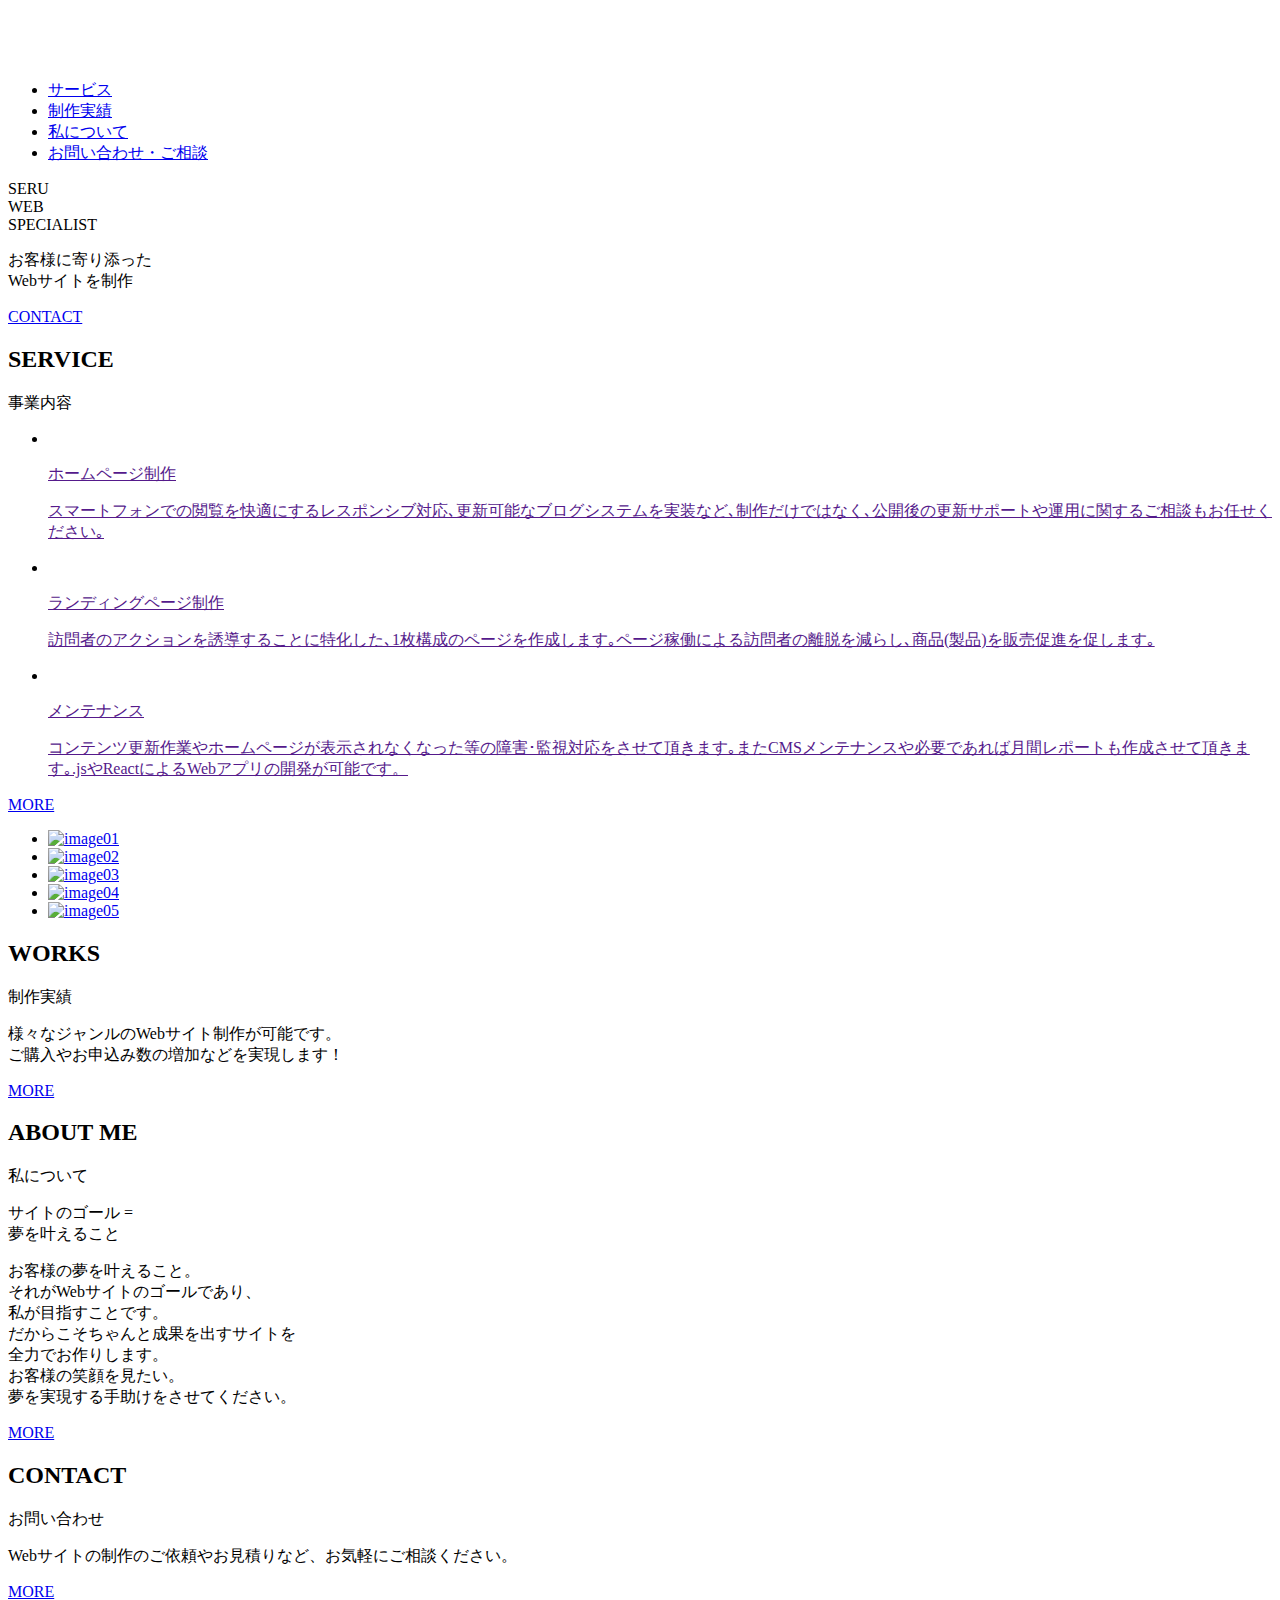
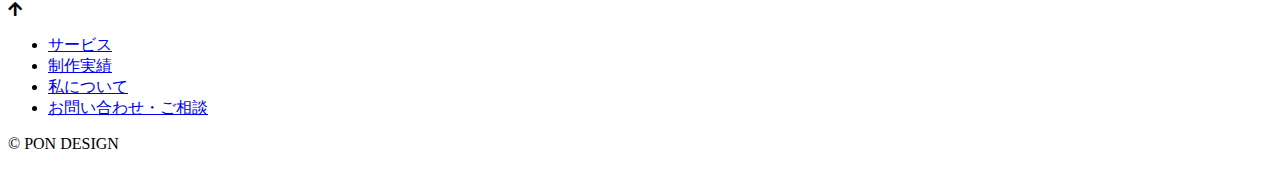
==== index.html @ b72f350e "Create index.html" ====
<!DOCTYPE html>
<html lang="ja">

<head>
  <meta charset="UTF-8">
  <meta http-equiv="X-UA-Compatible" content="IE=edge">
  <meta name="viewport" content="width=device-width, initial-scale=1.0">
  <meta name="description" content="description">
  <title>Seru Portofolio</title>
  <!-- fontawesome	 -->
  <link rel="stylesheet" href="https://cdnjs.cloudflare.com/ajax/libs/font-awesome/5.11.2/css/all.css">
  <!-- icon -->
  <link rel="shortcut icon" href="./img/favicon.ico" type="image/x-icon">
  <!-- reset css	 -->
  <link rel="stylesheet" href="./css/reset.css">
  <!-- 	google font -->
  <link
    href="https://fonts.googleapis.com/css2?family=Montserrat:wght@400;700&family=Source+Sans+Pro:wght@400;700&display=swap"
    rel="stylesheet">
  <!--  slick	 -->
  <link href="./slick/slick-theme.css" rel="stylesheet" type="text/css">
  <link href="./slick/slick.css" rel="stylesheet" type="text/css">
  <!-- original css	 -->
  <link rel="stylesheet" href="./css/style.css">
</head>

<body>
    <header class="header">
        <div class="header__inner inner">
            <h1 class="site-title"><a href="./"><img src="./img/logo.svg" alt=""></a></h1>
            <nav class="header__nav">
                <ul class="header__list">
                    <li class="header__item"><a href="./service.html" class="header__item__link">サービス</a></li>
                    <li class="header__item"><a href="./works.html" class="header__item__link">制作実績</a></li>
                    <li class="header__item"><a href="./company.html" class="header__item__link">私について</a></li>
                    <!-- <li class="header__item"><a href="./recruit.html" class="header__item__link">RECRUIT</a></li> -->
                    <li class="header__item"><a href="./contact.html" class="header__item__link">お問い合わせ・ご相談</a></li>
                </ul>
            </nav>
            <div class="burger-btn">
                <span class="bar bar__top"></span>
                <span class="bar bar__mid"></span>
                <span class="bar bar__bottom"></span>
            </div>
        </div>
        <div class="mask"></div>
    </header>
    <!-- /.header -->

    <main class="main">
        <div class="mainvisual">
            <div class="main__contents">
                <p class="main-copy">SERU<br class="hidden-md"> WEB<br class="hidden-md">  SPECIALIST</p>
                <p class="ja-copy">お客様に寄り添った<br class="hidden-md">Webサイトを制作</p>
                <div class="mainvisual-btn btn"><a href="./contact.html">CONTACT</a></div>
            </div>
        </div>
        <!-- /.mainvisual -->

        <section class="service">
            <div class="service__inner inner">
                <h2 class="section-title">SERVICE</h2>
                <span class="section-subtitle">事業内容</span>
                <ul class="service__list">
                    <li class="service__item">
                        <a href="" class="service__item__link">
                            <div class="service__img"><img src="./img/web-create.jpg" alt=""></div>
                            <div class="service__body">
                                <p class="service__body-title">ホームページ制作</p>
                                <p class="service__body-detail">スマートフォンでの閲覧を快適にするレスポンシブ対応､更新可能なブログシステムを実装など､制作だけではなく､公開後の更新サポートや運用に関するご相談もお任せください｡</p>
                            </div>
                        </a>
                    </li>
                    <li class="service__item">
                        <a href="" class="service__item__link">
                            <div class="service__img"><img src="./img/LP.jpg" alt=""></div>
                            <div class="service__body">
                                <p class="service__body-title">ランディングページ制作</p>
                                <p class="service__body-detail">訪問者のアクションを誘導することに特化した､1枚構成のページを作成します｡ページ稼働による訪問者の離脱を減らし､商品(製品)を販売促進を促します｡</p>
                            </div>
                        </a>
                    </li>
                    <li class="service__item">
                        <a href="" class="service__item__link">
                            <div class="service__img"><img src="./img/maintenance.jpg" alt=""></div>
                            <div class="service__body">
                                <p class="service__body-title">メンテナンス</p>
                                <p class="service__body-detail">コンテンツ更新作業やホームページが表示されなくなった等の障害･監視対応をさせて頂きます｡またCMSメンテナンスや必要であれば月間レポートも作成させて頂きます｡.jsやReactによるWebアプリの開発が可能です。</p>
                            </div>
                        </a>
                    </li>
                </ul>
                <div class="util-btn btn"><a href="./service.html">MORE</a></div>
            </div>
        </section>
        <!-- /.service -->
        
        <section class="works">
            <div class="works__inner inner">
                <ul class="slider">
                    <li><a href="#"><img src="./img/works/smoothiesta.jpg" alt="image01"></a></li>
                    <li><a href="#"><img src="./img/works/citylab.jpg" alt="image02"></a></li>
                    <li><a href="#"><img src="./img/works/lamina.jpg" alt="image03"></a></li>
                    <li><a href="#"><img src="./img/works/tabilog.jpg" alt="image04"></a></li>
                    <li><a href="#"><img src="./img/works/web-conference.jpg" alt="image05"></a></li>
                </ul>
                <div class="works__contents">
                    <h2 class="section-title">WORKS</h2>
                    <span class="section-subtitle">制作実績</span>
                    <p class="works__contents-detail">
                        様々なジャンルのWebサイト制作が可能です。<br>
                        ご購入やお申込み数の増加などを実現します！
                    </p>
                    <div class="util-btn btn"><a href="#!">MORE</a></div>
                </div>
                <div class="bg-gray"></div>
            </div>
        </section>
        <!-- /.works -->

        <section class="company">
            <div class="company__inner inner">
                <div class="company__contents">
                    <h2 class="section-title">ABOUT ME</h2>
                    <span class="section-subtitle">私について</span>
                    <p class="company-lead">サイトのゴール =<br class="hidden-md"> 夢を叶えること</p>
                    <p class="company-detail">
                        お客様の夢を叶えること。<br>
                        それがWebサイトのゴールであり、<br class="hidden-md">私が目指すことです。<br class="">だからこそちゃんと成果を出すサイトを<br class="hidden-md">全力でお作りします。<br class="hidden-md">お客様の笑顔を見たい。<br>
                        夢を実現する手助けをさせてください。
                    </p>
                </div>
                <div class="util-btn btn"><a href="./company.html">MORE</a></div>
            </div>
        </section>
        <!-- /.company -->

        <!-- <section class="news">
            <div class="news__inner inner">
                <div class="news__title">
                    <h2 class="section-title">NEWS</h2>
                    <span class="section-subtitle">お知らせ</span>
                </div>
                <div class="news__contents">
                    <article class="news__article">
                        <div class="news__date">
                            <p class="news__date-detail">2030.02.01</p>
                            <p class="news__kind">お知らせ</p>
                        </div>
                        <p class="news__detail">Webデザインニュースサイト「ウェブマガジン」に取材いただきました</p>
                    </article>
                    <article class="news__article">
                        <div class="news__date">
                            <p class="news__date-detail">2030.01.25</p>
                            <p class="news__kind">制作実績</p>
                        </div>
                        <p class="news__detail">Smoothiesta様のWebサイトを制作いたしました</p>
                    </article>
                    <article class="news__article">
                        <div class="news__date">
                            <p class="news__date-detail">2030.01.20</p>
                            <p class="news__kind">採用</p>
                        </div>
                        <p class="news__detail">Webデザイナーを１名募集中です！</p>
                    </article>
                </div>
            </div>
        </section> -->
        <!-- /.news -->

        <!-- <section class="recruit">
            <div class="recruit__inner">
                <div class="recruit__img"><img src="./img/recruit.jpg" alt=""></div>
                <div class="recruit__contents">
                    <h2 class="section-title">RECRUIT</h2>
                    <span class="section-subtitle">採用情報</span>
                    <div class="recruit-detail">私たちと一緒に働きませんか？</div>
                    <div class="util-btn btn"><a href="#!">MORE</a></div>
                </div>
            </div>
        </section> -->
        <!-- /.recruit -->

        <section class="contact">
            <div class="contact__inner inner">
                <h2 class="section-title">CONTACT</h2>
                <span class="section-subtitle">お問い合わせ</span>
                <p class="contact-text">Webサイトの制作のご依頼やお見積りなど、お気軽にご相談ください。</p>
                <div class="util-btn btn"><a href="./contact.html">MORE</a></div>
            </div>
        </section>
        <!-- /.contact -->

        <a class="totop"><i class="fas fa-arrow-up"></i></a>
    </main>
    <!-- /.main -->

    <footer class="footer">
        <div class="footer__inner inner">
            <nav class="footer__nav">
                <ul class="footer__list">
                    <li class="footer__item"><a href="./service.html" class="footer__item__link">サービス</a></li>
                    <li class="footer__item"><a href="./works.html" class="footer__item__link">制作実績</a></li>
                    <li class="footer__item"><a href="./company.html" class="footer__item__link">私について</a></li>
                    <!-- <li class="footer__item"><a href="./recruit.html" class="footer__item__link">RECRUIT</a></li> -->
                    <li class="footer__item"><a href="./contact.html" class="footer__item__link">お問い合わせ・ご相談</a></li>
                </ul>
            </nav>
            <p class="copyright">&copy; PON DESIGN</p>
        </div>
    </footer>
    <!-- /.footer -->

    <!-- jquery cdn google -->
    <script src="https://ajax.googleapis.com/ajax/libs/jquery/3.6.0/jquery.min.js"></script>
    <!-- slick -->
    <script src="https://cdn.jsdelivr.net/npm/jquery@3/dist/jquery.min.js"></script>
    <script src="./slick/slick.min.js"></script>
    <!-- original js -->
    <script src="./js/script.js"></script>
</body>

</html>
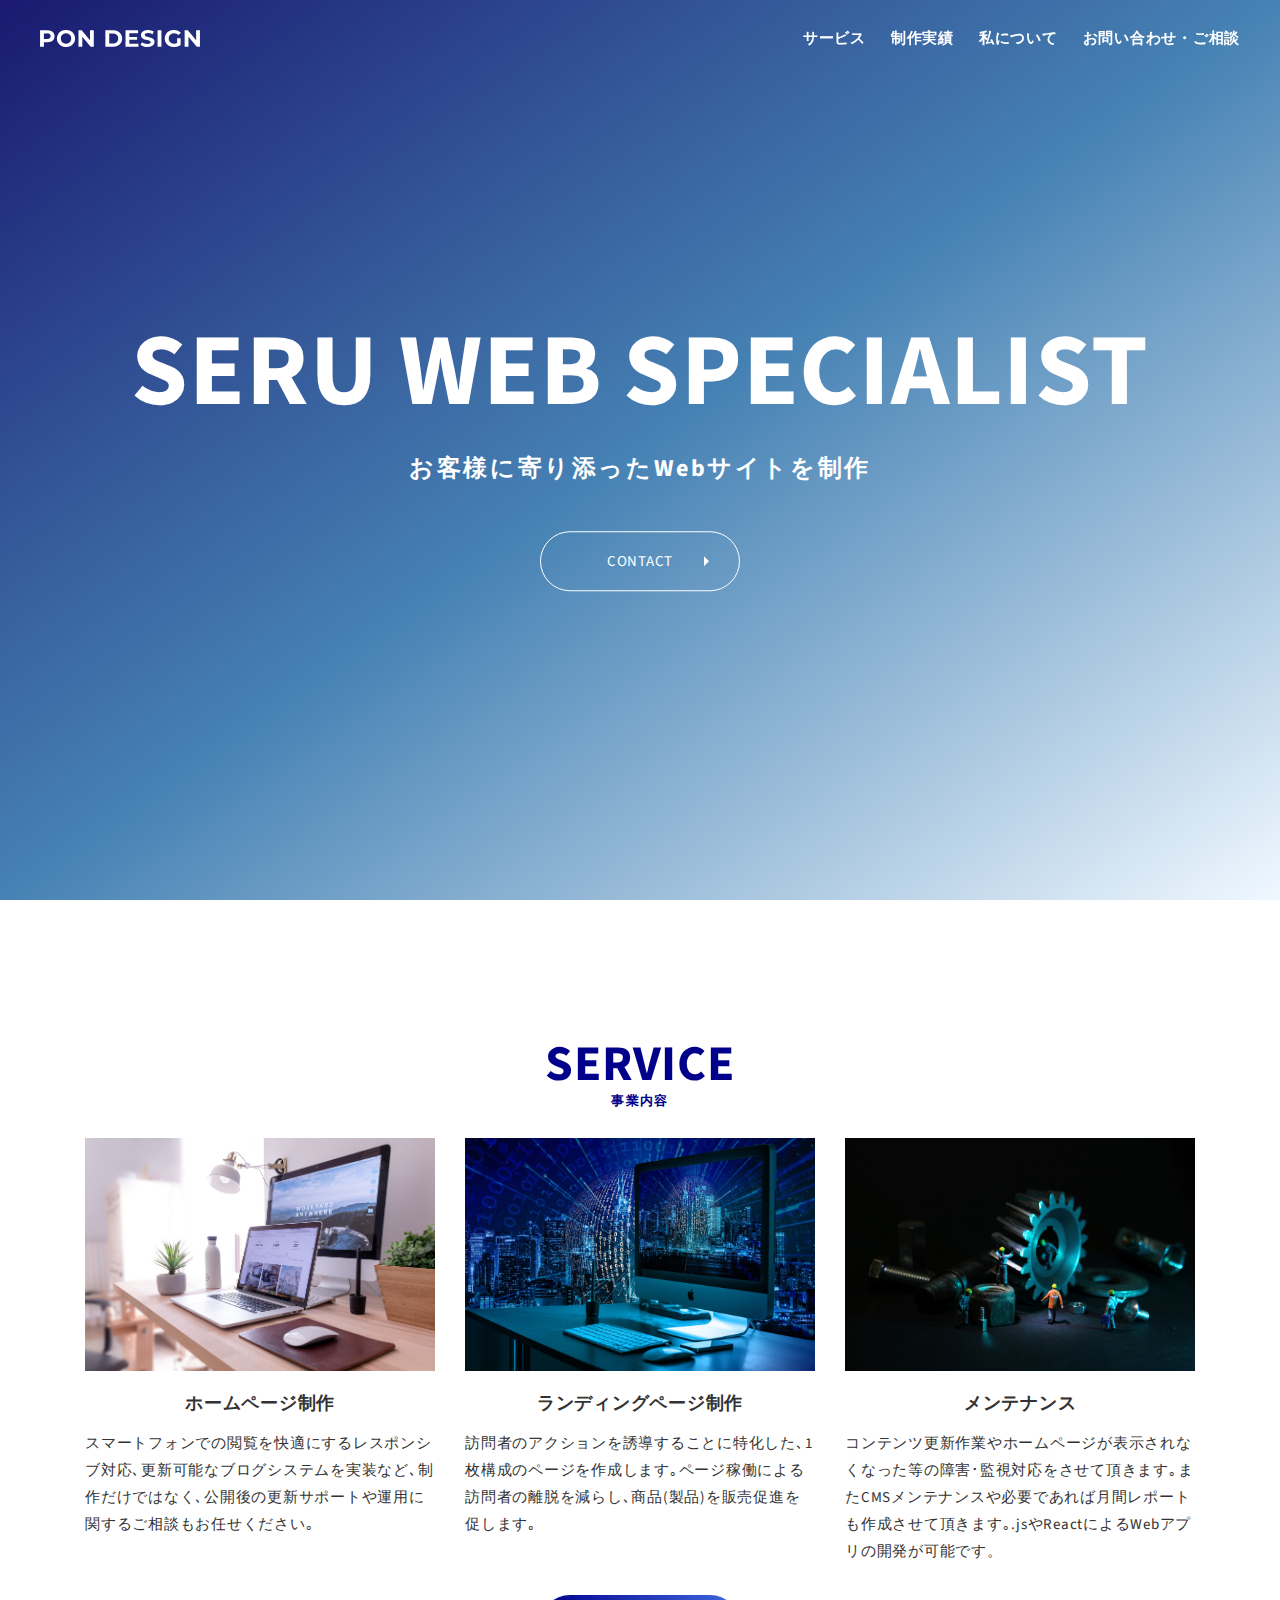
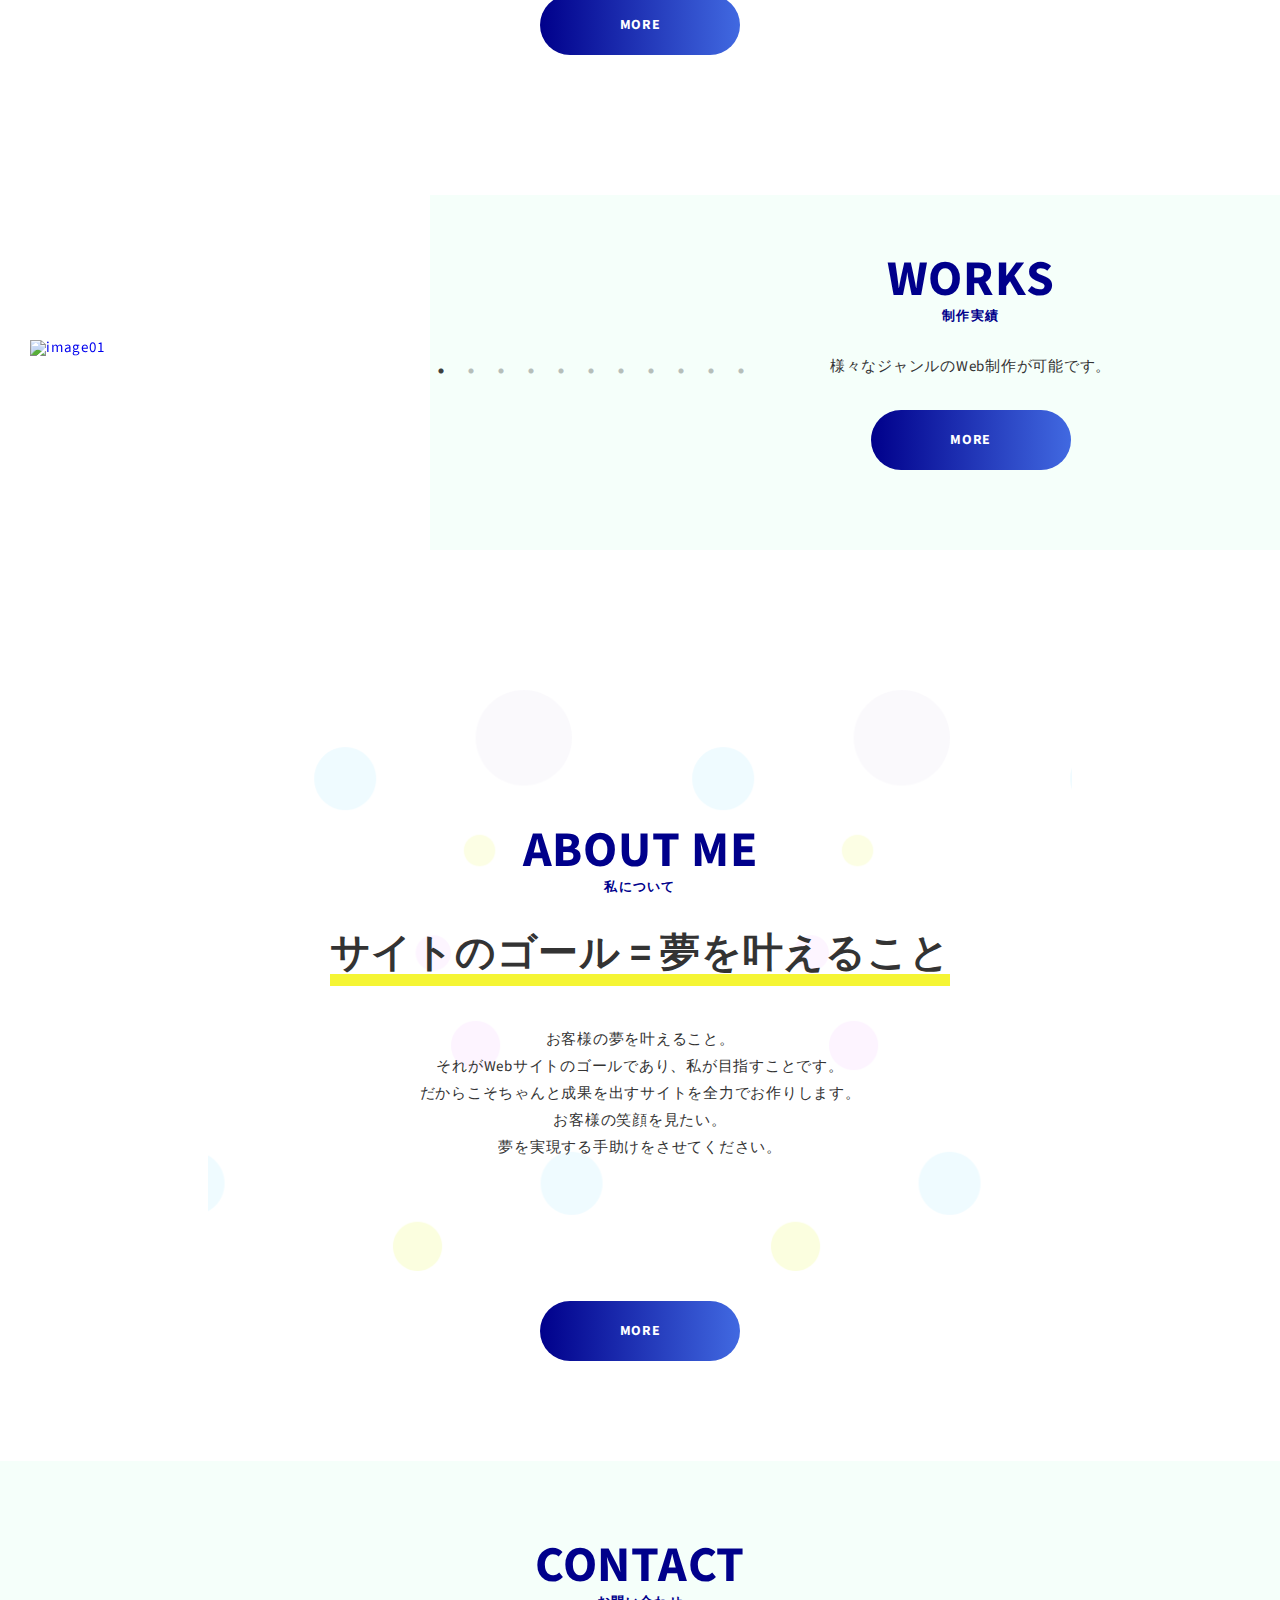
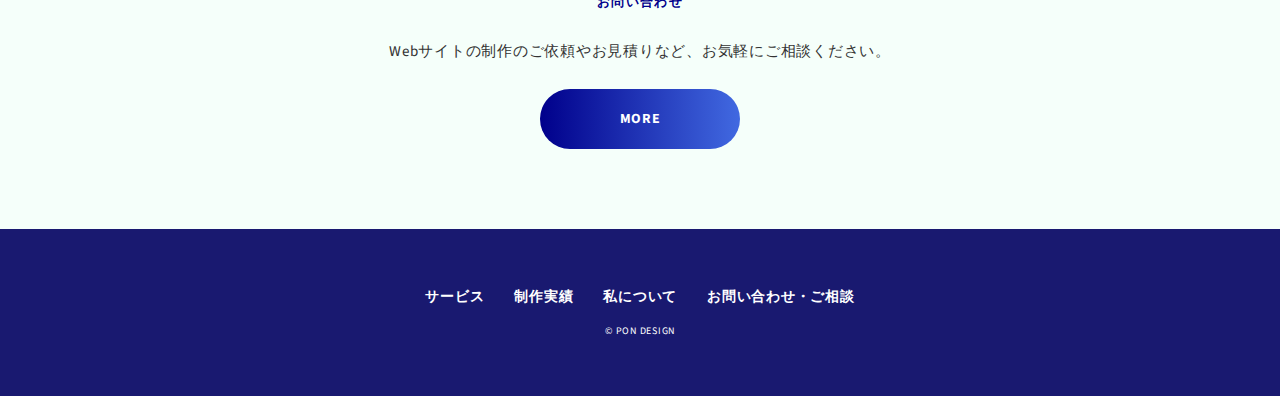
==== commit 7f513f5c: "Update index.html" ====
--- a/index.html
+++ b/index.html
@@ -98,20 +98,25 @@
         <section class="works">
             <div class="works__inner inner">
                 <ul class="slider">
-                    <li><a href="#"><img src="./img/works/smoothiesta.jpg" alt="image01"></a></li>
-                    <li><a href="#"><img src="./img/works/citylab.jpg" alt="image02"></a></li>
-                    <li><a href="#"><img src="./img/works/lamina.jpg" alt="image03"></a></li>
-                    <li><a href="#"><img src="./img/works/tabilog.jpg" alt="image04"></a></li>
-                    <li><a href="#"><img src="./img/works/web-conference.jpg" alt="image05"></a></li>
+                    <li><a href="#"><img src="./img/sample01.png" alt="image01"></a></li>
+                    <li><a href="#"><img src="./img/sample02.png" alt="image02"></a></li>
+                    <li><a href="#"><img src="./img/sample03.png" alt="image03"></a></li>
+                    <li><a href="#"><img src="./img/sample04.png" alt="image04"></a></li>
+                    <li><a href="#"><img src="./img/sample05.png" alt="image05"></a></li>
+                    <li><a href="#"><img src="./img/sample06.png" alt="image06"></a></li>
+                    <li><a href="#"><img src="./img/sample07.png" alt="image07"></a></li>
+                    <li><a href="#"><img src="./img/sample08.png" alt="image08"></a></li>
+                    <li><a href="#"><img src="./img/sample09.png" alt="image09"></a></li>
+                    <li><a href="#"><img src="./img/sample10.png" alt="image10"></a></li>
+                    <li><a href="#"><img src="./img/sample11.png" alt="image11"></a></li>
                 </ul>
                 <div class="works__contents">
                     <h2 class="section-title">WORKS</h2>
                     <span class="section-subtitle">制作実績</span>
                     <p class="works__contents-detail">
-                        様々なジャンルのWebサイト制作が可能です。<br>
-                        ご購入やお申込み数の増加などを実現します！
+                        様々なジャンルのWeb制作が可能です。<br> 
                     </p>
-                    <div class="util-btn btn"><a href="#!">MORE</a></div>
+                    <div class="util-btn btn"><a href="./works.html">MORE</a></div>
                 </div>
                 <div class="bg-gray"></div>
             </div>
@@ -185,7 +190,7 @@
             <div class="contact__inner inner">
                 <h2 class="section-title">CONTACT</h2>
                 <span class="section-subtitle">お問い合わせ</span>
-                <p class="contact-text">Webサイトの制作のご依頼やお見積りなど、お気軽にご相談ください。</p>
+                <p class="contact-text">Webサイトの制作のご依頼やお見積りなど、<br class="hidden-md">お気軽にご相談ください。</p>
                 <div class="util-btn btn"><a href="./contact.html">MORE</a></div>
             </div>
         </section>
--- a/css/style.css
+++ b/css/style.css
@@ -0,0 +1,2005 @@
+@charset "UTF-8";
+/*==================================================================
+# 設定
+================================================================= */
+/* 色
+-------------------------------------------------------------*/
+/* レイアウト値
+-------------------------------------------------------------*/
+/* 階層
+-------------------------------------------------------------*/
+/* ブレークポイント
+-------------------------------------------------------------*/
+/* メディアクエリー
+-------------------------------------------------------------*/
+/*==================================================================
+# 初期化
+================================================================= */
+*,
+*::before,
+*::after {
+  -webkit-box-sizing: border-box;
+          box-sizing: border-box;
+}
+
+html,
+body {
+  margin: 0;
+  padding: 0;
+}
+
+html {
+  font-size: 62.5%;
+}
+
+body {
+  font-family: 'Montserrat', sans-serif;
+  font-family: 'Source Sans Pro', sans-serif;
+  font-size: 1.5rem;
+  letter-spacing: .05em;
+  color: #333;
+  -webkit-font-smoothing: antialiased;
+  -moz-osx-font-smoothing: grayscale;
+  overflow-x: hidden;
+  overflow-wrap: break-word;
+}
+
+body.noscroll {
+  overflow: hidden;
+}
+
+img {
+  width: 100%;
+  vertical-align: bottom;
+  height: auto;
+  border: none;
+}
+
+/*==================================================================
+#  補完クラス
+================================================================= */
+/*タブレットだけ非表示 
+-------------------------------------------------------------*/
+@media screen and (min-width: 769px) {
+  .hidden-md {
+    display: none;
+  }
+}
+
+/*スマホだけ非表示 
+-------------------------------------------------------------*/
+@media screen and (max-width: 768px) {
+  .hidden-sm {
+    display: none;
+  }
+}
+
+/* セクション
+-------------------------------------------------------------*/
+.section-title {
+  font-size: 5rem;
+  font-weight: 700;
+  color: #00008b;
+  padding-bottom: 5px;
+  text-align: center;
+}
+
+@media screen and (max-width: 768px) {
+  .section-title {
+    font-size: 3rem;
+  }
+}
+
+.section-subtitle {
+  display: block;
+  font-size: 1.3rem;
+  font-weight: 700;
+  color: #00008b;
+  letter-spacing: .1em;
+  text-align: center;
+}
+
+/* 共通クラス
+-------------------------------------------------------------*/
+.inner {
+  margin: 0 auto;
+  padding: 0 30px;
+  -webkit-box-sizing: content-box;
+          box-sizing: content-box;
+}
+
+@media screen and (max-width: 768px) {
+  .inner {
+    padding: 0 20px;
+  }
+}
+
+.text-left {
+  text-align-last: left;
+}
+
+.btn a {
+  display: inline-block;
+  border-radius: 50px;
+  width: 200px;
+  height: 60px;
+  line-height: 60px;
+  color: #fff;
+  background-color: #00008b;
+  text-align: center;
+  -webkit-transition: opacity .3s;
+  transition: opacity .3s;
+}
+
+.btn a:hover {
+  -webkit-transition: opacity .3s;
+  transition: opacity .3s;
+}
+
+.util-btn {
+  margin-top: 30px;
+  text-align: center;
+}
+
+.util-btn a {
+  color: #fff;
+  font-size: 1.4rem;
+  font-weight: 700;
+  background: -webkit-gradient(linear, left top, right top, from(darkblue), to(royalblue));
+  background: linear-gradient(to right, darkblue, royalblue);
+  cursor: pointer;
+}
+
+.util-btn a:hover {
+  opacity: .7;
+}
+
+/* pankuzu
+-------------------------------------------------------------*/
+.pankuzu {
+  background-color: #f5fffa;
+  height: 45px;
+  line-height: 45px;
+  overflow: hidden;
+}
+
+.pankuzu__inner {
+  display: -webkit-box;
+  display: -ms-flexbox;
+  display: flex;
+}
+
+.pankuzu__item {
+  margin-right: 30px;
+  position: relative;
+}
+
+.pankuzu__item::after {
+  position: absolute;
+  content: '>';
+  top: 50%;
+  right: -20px;
+  -webkit-transform: translateY(-50%);
+          transform: translateY(-50%);
+}
+
+.pankuzu__item:last-child::after {
+  position: absolute;
+  content: '';
+}
+
+.pankuzu__item a {
+  text-decoration: none;
+  color: #333;
+}
+
+@media screen and (max-width: 768px) {
+  .pankuzu__item a {
+    font-size: 1.1rem;
+  }
+}
+
+/*==================================================================
+# header
+================================================================= */
+.header {
+  position: fixed;
+  top: 0;
+  left: 0;
+  width: 100%;
+  padding: 30px 0;
+  z-index: 30;
+}
+
+.header.scroll {
+  background-color: #00008b;
+}
+
+.header__inner {
+  max-width: 1200px;
+  display: -webkit-box;
+  display: -ms-flexbox;
+  display: flex;
+  -webkit-box-pack: justify;
+      -ms-flex-pack: justify;
+          justify-content: space-between;
+  -webkit-box-align: center;
+      -ms-flex-align: center;
+          align-items: center;
+}
+
+.site-title {
+  width: 160px;
+}
+
+.site-title.hidden {
+  opacity: 0;
+}
+
+@media screen and (max-width: 768px) {
+  .site-title {
+    width: 122px;
+  }
+}
+
+@media screen and (max-width: 768px) {
+  .header__nav {
+    position: fixed;
+    top: 200px;
+    left: 0;
+    display: none;
+    width: 100%;
+    height: 100%;
+  }
+}
+
+.header__list {
+  display: -webkit-box;
+  display: -ms-flexbox;
+  display: flex;
+}
+
+@media screen and (max-width: 768px) {
+  .header__list {
+    position: fixed;
+    -webkit-box-orient: vertical;
+    -webkit-box-direction: normal;
+        -ms-flex-direction: column;
+            flex-direction: column;
+    -webkit-box-align: center;
+        -ms-flex-align: center;
+            align-items: center;
+    -webkit-box-pack: center;
+        -ms-flex-pack: center;
+            justify-content: center;
+    width: 100%;
+  }
+}
+
+@media screen and (min-width: 769px) {
+  .header__item + .header__item {
+    margin-left: 25px;
+  }
+}
+
+@media screen and (max-width: 768px) {
+  .header__item {
+    padding: 20px 0;
+  }
+}
+
+.header__item__link {
+  display: inline-block;
+  color: #fff;
+  font-size: 1.5rem;
+  font-weight: 700;
+  position: relative;
+}
+
+.header__item__link::after {
+  position: absolute;
+  left: 0;
+  content: '';
+  width: 100%;
+  height: 2px;
+  background-color: #fff;
+  bottom: -8px;
+  -webkit-transform: scale(0, 1);
+          transform: scale(0, 1);
+  -webkit-transform-origin: left top;
+          transform-origin: left top;
+  -webkit-transition: -webkit-transform .3s;
+  transition: -webkit-transform .3s;
+  transition: transform .3s;
+  transition: transform .3s, -webkit-transform .3s;
+}
+
+.header__item__link:hover::after {
+  -webkit-transform: scale(1, 1);
+          transform: scale(1, 1);
+}
+
+.burger-btn {
+  display: none;
+  z-index: 30;
+}
+
+@media screen and (max-width: 768px) {
+  .burger-btn {
+    display: block;
+  }
+  .burger-btn.cross .bar__top {
+    -webkit-transform: translateY(12px) rotate(45deg);
+            transform: translateY(12px) rotate(45deg);
+    -webkit-transition: -webkit-transform .3s;
+    transition: -webkit-transform .3s;
+    transition: transform .3s;
+    transition: transform .3s, -webkit-transform .3s;
+  }
+  .burger-btn.cross .bar__mid {
+    opacity: 0;
+    -webkit-transition: opacity .3s;
+    transition: opacity .3s;
+  }
+  .burger-btn.cross .bar__bottom {
+    -webkit-transform: translateY(-6px) rotate(-45deg);
+            transform: translateY(-6px) rotate(-45deg);
+    -webkit-transition: -webkit-transform .3s;
+    transition: -webkit-transform .3s;
+    transition: transform .3s;
+    transition: transform .3s, -webkit-transform .3s;
+  }
+}
+
+.bar {
+  display: block;
+  width: 34px;
+  height: 2px;
+  border-radius: 3px;
+  background-color: #fff;
+  -webkit-transition: -webkit-transform .3s;
+  transition: -webkit-transform .3s;
+  transition: transform .3s;
+  transition: transform .3s, -webkit-transform .3s;
+}
+
+.bar__top {
+  margin-bottom: 7px;
+}
+
+.bar__mid {
+  margin-bottom: 7px;
+}
+
+.mask {
+  position: fixed;
+  top: 0;
+  left: 0;
+  width: 100%;
+  height: 100%;
+  background: linear-gradient(45deg, darkblue, royalblue);
+  z-index: -1;
+  display: none;
+}
+
+.mask.open {
+  display: block;
+}
+
+/* mainvisual 
+-------------------------------------------------------------*/
+.mainvisual {
+  background: -webkit-gradient(linear, left top, right bottom, from(#191970), color-stop(#4682b4), to(#f0f8ff));
+  background: linear-gradient(to bottom right, #191970, #4682b4, #f0f8ff);
+  position: relative;
+  top: 0;
+  left: 0;
+  width: 100%;
+  height: 100vh;
+  padding: 0 30px;
+}
+
+.main__contents {
+  width: 100%;
+  position: absolute;
+  top: 50%;
+  left: 50%;
+  -webkit-transform: translate(-50%, -50%);
+          transform: translate(-50%, -50%);
+  text-align: center;
+}
+
+@media screen and (max-width: 768px) {
+  .main__contents {
+    text-align: left;
+    padding: 0 30px;
+  }
+}
+
+.main-copy {
+  font-size: 10.2rem;
+  font-weight: 700;
+  line-height: 1.25;
+  color: #fff;
+}
+
+@media screen and (max-width: 768px) {
+  .main-copy {
+    font-size: 4.8rem;
+  }
+}
+
+.sub-copy {
+  margin-top: 10px;
+  font-size: 1.4rem;
+  font-weight: 700;
+  color: #fff;
+}
+
+@media screen and (max-width: 768px) {
+  .sub-copy {
+    font-size: 1.3rem;
+  }
+}
+
+.ja-copy {
+  margin-top: 20px;
+  font-size: 2.4rem;
+  font-weight: 700;
+  color: #fff;
+  letter-spacing: .108em;
+}
+
+@media screen and (max-width: 768px) {
+  .ja-copy {
+    font-size: 1.6rem;
+    line-height: 1.8125;
+  }
+}
+
+.mainvisual-btn {
+  margin-top: 50px;
+}
+
+.mainvisual-btn a {
+  border: 1px solid #fff;
+  background-color: transparent;
+  position: relative;
+}
+
+.mainvisual-btn a::after {
+  position: absolute;
+  content: '';
+  top: 50%;
+  right: 30px;
+  -webkit-transform: translateY(-50%);
+          transform: translateY(-50%);
+  width: 0;
+  height: 0;
+  border-style: solid;
+  border-width: 5px 0 5px 5px;
+  border-color: transparent transparent transparent #fff;
+  -webkit-transition: .3s;
+  transition: .3s;
+}
+
+.mainvisual-btn a:hover::after {
+  right: 20px;
+  -webkit-transition: .3s;
+  transition: .3s;
+}
+
+/* news
+-------------------------------------------------------------*/
+.news {
+  margin-top: 70px;
+}
+
+.news__inner {
+  max-width: 917px;
+}
+
+@media screen and (min-width: 769px) {
+  .news__inner {
+    display: -webkit-box;
+    display: -ms-flexbox;
+    display: flex;
+  }
+}
+
+@media screen and (min-width: 769px) {
+  .news__title {
+    margin-right: 50px;
+  }
+}
+
+@media screen and (max-width: 768px) {
+  .news__contents {
+    margin-top: 32px;
+  }
+}
+
+@media screen and (min-width: 769px) {
+  .news__article {
+    display: -webkit-box;
+    display: -ms-flexbox;
+    display: flex;
+  }
+  .news__article + .news__article {
+    margin-top: 15px;
+  }
+}
+
+@media screen and (max-width: 768px) {
+  .news__article + .news__article {
+    margin-top: 40px;
+  }
+}
+
+.news__date {
+  display: -webkit-box;
+  display: -ms-flexbox;
+  display: flex;
+  -webkit-box-align: center;
+      -ms-flex-align: center;
+          align-items: center;
+}
+
+.news__date-detail {
+  font-size: 1.5rem;
+  letter-spacing: .1em;
+  margin-right: 20px;
+}
+
+.news__kind {
+  display: inline-block;
+  width: 82px;
+  height: 22px;
+  line-height: 22px;
+  text-align: center;
+  font-size: 1.2rem;
+  font-weight: 700;
+  background-color: #f5fffa;
+  border-radius: 50px;
+  margin-right: 20px;
+}
+
+.news__detail {
+  font-size: 1.5rem;
+}
+
+@media screen and (max-width: 768px) {
+  .news__detail {
+    margin-top: 10px;
+    line-height: 1.9285;
+  }
+}
+
+/* service
+-------------------------------------------------------------*/
+.service {
+  margin-top: 140px;
+}
+
+@media screen and (max-width: 768px) {
+  .service {
+    margin-top: 80px;
+  }
+}
+
+.service__inner {
+  max-width: 1110px;
+}
+
+.service__list {
+  margin-top: 30px;
+}
+
+@media screen and (min-width: 769px) {
+  .service__list {
+    display: -webkit-box;
+    display: -ms-flexbox;
+    display: flex;
+    -webkit-box-pack: justify;
+        -ms-flex-pack: justify;
+            justify-content: space-between;
+  }
+}
+
+.service__item {
+  -webkit-transition: all .3s;
+  transition: all .3s;
+}
+
+.service__item:hover {
+  -webkit-transition: all .3s;
+  transition: all .3s;
+  opacity: .7;
+  cursor: pointer;
+}
+
+@media screen and (min-width: 769px) {
+  .service__item {
+    -webkit-box-flex: 0;
+        -ms-flex: 0 0 31.531531%;
+            flex: 0 0 31.531531%;
+  }
+}
+
+@media screen and (max-width: 768px) {
+  .service__item {
+    margin-top: 40px;
+  }
+}
+
+.service__item__link {
+  text-decoration: none;
+  color: #333;
+}
+
+.service__body {
+  margin-top: 24px;
+}
+
+@media screen and (max-width: 768px) {
+  .service__body {
+    margin-top: 14px;
+  }
+}
+
+.service__body-title {
+  text-align: center;
+  font-size: 1.8rem;
+  font-weight: 700;
+}
+
+.service__body-detail {
+  margin-top: 17px;
+  font-size: 1.5rem;
+  line-height: 1.8;
+}
+
+@media screen and (max-width: 768px) {
+  .service__body-detail {
+    margin-top: 10px;
+  }
+}
+
+/* works
+-------------------------------------------------------------*/
+.works {
+  margin-top: 140px;
+}
+
+@media screen and (max-width: 768px) {
+  .works {
+    margin-top: 80px;
+  }
+}
+
+.works__inner {
+  position: relative;
+  padding: 60px 30px 80px;
+}
+
+@media screen and (min-width: 769px) {
+  .works__inner {
+    max-width: 1261px;
+    display: -webkit-box;
+    display: -ms-flexbox;
+    display: flex;
+    -webkit-box-align: center;
+        -ms-flex-align: center;
+            align-items: center;
+  }
+}
+
+@media screen and (min-width: 769px) {
+  .slider {
+    width: 59.4747%;
+  }
+}
+
+.works__contents {
+  text-align: center;
+}
+
+@media screen and (min-width: 769px) {
+  .works__contents {
+    width: 430px;
+  }
+}
+
+@media screen and (max-width: 768px) {
+  .works__contents {
+    margin-top: 60px;
+  }
+}
+
+.works__contents-detail {
+  margin-top: 30px;
+  font-size: 1.5rem;
+  line-height: 1.8;
+}
+
+.bg-gray {
+  position: absolute;
+  bottom: 0;
+  right: 0;
+  background-color: #f5fffa;
+  z-index: -1;
+  height: 100%;
+  width: 66.375%;
+}
+
+@media screen and (max-width: 768px) {
+  .bg-gray {
+    height: 66.375%;
+    width: 100%;
+  }
+}
+
+/* slider
+-------------------------------------------------------------*/
+.slick-dots {
+  text-align: right;
+}
+
+/* company
+-------------------------------------------------------------*/
+.company {
+  margin-top: 60px;
+}
+
+.company__inner {
+  max-width: 1300px;
+  position: relative;
+}
+
+.company__inner::after {
+  position: absolute;
+  content: '';
+  top: 0;
+  left: 0;
+  width: 100%;
+  height: 100%;
+  background: url(../img/bg-face.png) no-repeat center center/contain;
+  z-index: -1;
+}
+
+@media screen and (max-width: 768px) {
+  .company__inner::after {
+    display: none;
+  }
+}
+
+.company__contents {
+  margin: 0 auto;
+  text-align: center;
+}
+
+@media screen and (min-width: 769px) {
+  .company__contents {
+    max-width: 864px;
+    padding: 136px 30px 70px;
+    background: url(../img/sp_bg-circle.png) repeat center center/contain;
+  }
+}
+
+.company-lead {
+  margin-top: 40px;
+  display: inline-block;
+  font-size: 4rem;
+  font-weight: 700;
+  border-bottom: 12px solid #F5F534;
+}
+
+@media screen and (max-width: 768px) {
+  .company-lead {
+    font-size: 3.2rem;
+    line-height: 1.5;
+  }
+}
+
+.company-detail {
+  margin: 40px auto;
+  max-width: 450px;
+  font-size: 1.5rem;
+  line-height: 1.8;
+}
+
+/* recruit
+-------------------------------------------------------------*/
+.recruit {
+  margin-top: 65px;
+  background-color: #f5fffa;
+}
+
+.recruit__inner {
+  max-width: 1110px;
+  margin: 0 auto;
+  padding: 30px;
+}
+
+@media screen and (min-width: 769px) {
+  .recruit__inner {
+    display: -webkit-box;
+    display: -ms-flexbox;
+    display: flex;
+    -webkit-box-align: center;
+        -ms-flex-align: center;
+            align-items: center;
+    -webkit-box-orient: horizontal;
+    -webkit-box-direction: reverse;
+        -ms-flex-direction: row-reverse;
+            flex-direction: row-reverse;
+    width: 90%;
+  }
+}
+
+.recruit__contents {
+  height: 100%;
+  text-align: center;
+}
+
+@media screen and (min-width: 769px) {
+  .recruit__contents {
+    width: 40.09%;
+  }
+}
+
+@media screen and (max-width: 768px) {
+  .recruit__contents {
+    padding: 60px 0 50px;
+  }
+}
+
+.recruit-detail {
+  margin-top: 30px;
+  font-size: 1.5rem;
+}
+
+.recruit__img {
+  width: 100%;
+}
+
+@media screen and (min-width: 769px) {
+  .recruit__img {
+    width: 59.99%;
+  }
+}
+
+.recruit__contact {
+  margin-top: 100px;
+}
+
+/*==================================================================
+# main
+================================================================= */
+.totop {
+  position: fixed;
+  right: 30px;
+  bottom: 30px;
+  display: block;
+  width: 50px;
+  height: 50px;
+  background-color: #00008b;
+  border-radius: 50%;
+  cursor: pointer;
+  -webkit-transition: opacity .3s;
+  transition: opacity .3s;
+  z-index: 3;
+  display: none;
+}
+
+@media screen and (max-width: 768px) {
+  .totop {
+    right: 20px;
+  }
+}
+
+.totop i {
+  position: absolute;
+  top: 50%;
+  left: 50%;
+  -webkit-transform: translate(-50%, -50%);
+          transform: translate(-50%, -50%);
+  color: #fff;
+}
+
+.totop:hover {
+  opacity: .7;
+  -webkit-transition: opacity .3s;
+  transition: opacity .3s;
+}
+
+/* contact
+-------------------------------------------------------------*/
+.contact {
+  margin-top: 100px;
+  padding: 80px 0;
+  background-color: #f5fffa;
+}
+
+.contact-text {
+  margin-top: 35px;
+  text-align: center;
+}
+
+.contact__lead {
+  margin-top: 70px;
+  text-align: center;
+}
+
+.contact__wrapper {
+  margin-top: 40px;
+  margin-bottom: 70px;
+  background-color: #F7F7F7;
+  padding: 90px;
+}
+
+/*==================================================================
+# footer
+================================================================= */
+.footer {
+  background-color: #191970;
+  color: #fff;
+  padding: 60px 30px;
+}
+
+.footer__list {
+  display: -webkit-box;
+  display: -ms-flexbox;
+  display: flex;
+  -ms-flex-wrap: wrap;
+      flex-wrap: wrap;
+}
+
+@media screen and (min-width: 769px) {
+  .footer__list {
+    -webkit-box-pack: center;
+        -ms-flex-pack: center;
+            justify-content: center;
+  }
+}
+
+.footer__item {
+  margin-right: 30px;
+}
+
+.footer__item:last-child {
+  margin-right: 0;
+}
+
+@media screen and (max-width: 768px) {
+  .footer__item {
+    margin-bottom: 20px;
+  }
+}
+
+.footer__item__link {
+  color: #fff;
+  font-size: 1.4rem;
+  font-weight: 700;
+}
+
+.copyright {
+  margin-top: 22px;
+  text-align: center;
+  font-size: 1rem;
+  color: #fff;
+}
+
+/*==================================================================
+# News
+================================================================= */
+.news {
+  margin-top: 110px;
+}
+
+@media screen and (max-width: 768px) {
+  .news {
+    margin-top: 70px;
+  }
+}
+
+.news__inner {
+  max-width: 917px;
+}
+
+@media screen and (min-width: 769px) {
+  .news__inner {
+    display: -webkit-box;
+    display: -ms-flexbox;
+    display: flex;
+  }
+}
+
+@media screen and (max-width: 768px) {
+  .news__contents {
+    margin-top: 32px;
+  }
+}
+
+.news__article + .news__article {
+  margin-top: 20px;
+}
+
+@media screen and (max-width: 768px) {
+  .news__article + .news__article {
+    margin-top: 40px;
+  }
+}
+
+.news__article__link {
+  -webkit-transition: all .3s;
+  transition: all .3s;
+}
+
+.news__article__link:hover {
+  -webkit-transition: all .3s;
+  transition: all .3s;
+  opacity: .7;
+  cursor: pointer;
+}
+
+@media screen and (min-width: 769px) {
+  .news__article__link {
+    display: -webkit-box;
+    display: -ms-flexbox;
+    display: flex;
+    text-decoration: none;
+    color: #333;
+  }
+}
+
+.news__date {
+  display: -webkit-box;
+  display: -ms-flexbox;
+  display: flex;
+  -webkit-box-align: center;
+      -ms-flex-align: center;
+          align-items: center;
+}
+
+.news__date-detail {
+  color: #333;
+  font-size: 1.5rem;
+  letter-spacing: .1em;
+  margin-right: 20px;
+}
+
+.news__kind {
+  display: inline-block;
+  width: 82px;
+  height: 22px;
+  line-height: 22px;
+  text-align: center;
+  color: #333;
+  font-size: 1.2rem;
+  font-weight: 700;
+  background-color: #f5fffa;
+  border-radius: 50px;
+  margin-right: 20px;
+}
+
+.news__detail {
+  font-size: 1.5rem;
+  color: #333;
+}
+
+@media screen and (max-width: 768px) {
+  .news__detail {
+    margin-top: 10px;
+    line-height: 1.714285;
+  }
+}
+
+.news__list {
+  display: -webkit-box;
+  display: -ms-flexbox;
+  display: flex;
+  -webkit-box-pack: center;
+      -ms-flex-pack: center;
+          justify-content: center;
+  margin-top: 40px;
+}
+
+.news__item {
+  margin-right: 10px;
+}
+
+.news__item:last-child {
+  margin-right: 0;
+}
+
+.news__item a {
+  display: inline-block;
+  width: 45px;
+  height: 45px;
+  line-height: 45px;
+  border-radius: 50%;
+  color: #fff;
+  font-weight: bold;
+  font-size: 2re;
+  text-align: center;
+}
+
+.news__item a.checked {
+  background: #f5fffa;
+  color: #00008b;
+}
+
+/*==================================================================
+# news-article
+================================================================= */
+.news__article__inner {
+  max-width: 750px;
+}
+
+.news__article-title {
+  font-size: 3.6rem;
+  letter-spacing: .05em;
+  margin-bottom: 13px;
+  line-height: 1.4375;
+}
+
+@media screen and (max-width: 768px) {
+  .news__article-title {
+    font-size: 2.2rem;
+    margin-bottom: 20px;
+    line-height: 1.5454;
+  }
+}
+
+.news__article-img {
+  margin-top: 27px;
+}
+
+@media screen and (max-width: 768px) {
+  .news__article-img {
+    margin-top: 14px;
+  }
+}
+
+.news__article-subtitle {
+  margin-top: 60px;
+  font-size: 2.4rem;
+  font-weight: 700;
+  letter-spacing: .018em;
+  padding-left: 16px;
+  position: relative;
+}
+
+@media screen and (max-width: 768px) {
+  .news__article-subtitle {
+    margin-top: 40px;
+    font-size: 1.8rem;
+  }
+}
+
+.news__article-subtitle::after {
+  position: absolute;
+  content: '';
+  top: 50%;
+  left: 0;
+  -webkit-transform: translateY(-50%);
+          transform: translateY(-50%);
+  height: 38px;
+  width: 6px;
+  background-color: #00008b;
+  border-radius: 10px;
+}
+
+@media screen and (max-width: 768px) {
+  .news__article-subtitle::after {
+    height: 18px;
+  }
+}
+
+.news__article-small-title {
+  margin-top: 40px;
+  font-size: 1.8rem;
+  font-weight: 700;
+  letter-spacing: .018em;
+}
+
+@media screen and (max-width: 768px) {
+  .news__article-small-title {
+    font-size: 1.6rem;
+  }
+}
+
+.news__article-text {
+  margin-top: 20px;
+  letter-spacing: .05em;
+  line-height: 1.666;
+}
+
+.news__article-text:first-child {
+  margin-top: 30px;
+}
+
+.news__article-text:last-child {
+  margin-top: 30px;
+}
+
+.news__article__sns__list {
+  margin-top: 40px;
+  display: -webkit-box;
+  display: -ms-flexbox;
+  display: flex;
+  -ms-flex-wrap: wrap;
+      flex-wrap: wrap;
+  -webkit-box-pack: justify;
+      -ms-flex-pack: justify;
+          justify-content: space-between;
+  width: 100%;
+  max-width: 375px;
+  height: 30px;
+  line-height: 30px;
+}
+
+.news__article__sns__item__link {
+  border-radius: 5px;
+  height: 30px;
+  line-height: 30px;
+}
+
+.news__article__sns__item__link i {
+  height: 30px;
+  line-height: 30px;
+}
+
+.twitter {
+  padding: 5px 10px;
+  background-color: lightblue;
+  color: #fff;
+}
+
+.line {
+  color: green;
+}
+
+.news__article__list {
+  margin-top: 40px;
+}
+
+.news__article__list__content {
+  display: -webkit-box;
+  display: -ms-flexbox;
+  display: flex;
+  -ms-flex-pack: distribute;
+      justify-content: space-around;
+  -webkit-box-align: center;
+      -ms-flex-align: center;
+          align-items: center;
+  height: 94px;
+  border-top: 1px solid #B8AED5;
+  border-bottom: 1px solid #B8AED5;
+  position: relative;
+}
+
+@media screen and (max-width: 768px) {
+  .news__article__list__content {
+    height: 120px;
+  }
+}
+
+.news__article__list__content::after {
+  position: absolute;
+  content: '';
+  top: 50%;
+  right: 50%;
+  -webkit-transform: translate(-50%, -50%);
+          transform: translate(-50%, -50%);
+  background-color: #B8AED5;
+  height: 70px;
+  width: 1px;
+}
+
+.news__article__item {
+  width: 39.8219%;
+}
+
+.news__article__item__link {
+  font-size: 1.5rem;
+  letter-spacing: .05em;
+  line-height: 1.5714;
+  color: #00008b;
+}
+
+@media screen and (max-width: 768px) {
+  .news__article__item__link {
+    font-size: 1.2rem;
+  }
+}
+
+.news__article__list-text {
+  margin-top: 20px;
+  font-size: 1.4rem;
+  letter-spacing: .08em;
+  text-align: center;
+}
+
+.news__article__list-text a {
+  color: #00008b;
+}
+
+/*==================================================================
+# service
+================================================================= */
+@media screen and (min-width: 769px) {
+  .service__service .section-title {
+    margin-top: 120px;
+  }
+}
+
+.service__service__content {
+  max-width: 1110px;
+}
+
+@media screen and (max-width: 768px) {
+  .service__service__content {
+    margin-top: 40px;
+  }
+}
+
+.service__service__content__list {
+  margin-top: 70px;
+}
+
+@media screen and (min-width: 769px) {
+  .service__service__content__list {
+    display: -webkit-box;
+    display: -ms-flexbox;
+    display: flex;
+    -webkit-box-pack: justify;
+        -ms-flex-pack: justify;
+            justify-content: space-between;
+  }
+}
+
+@media screen and (min-width: 769px) {
+  .service__service__content__item {
+    width: 30%;
+  }
+}
+
+@media screen and (max-width: 768px) {
+  .service__service__content__item + .service__service__content__item {
+    margin-top: 50px;
+  }
+}
+
+@media screen and (max-width: 768px) {
+  .service__service__content__img {
+    width: 100%;
+  }
+}
+
+.service__service__content__body {
+  margin-top: 25px;
+}
+
+@media screen and (max-width: 768px) {
+  .service__service__content__body {
+    width: 100%;
+  }
+}
+
+.service__service__content-title {
+  font-size: 2rem;
+  font-weight: 700;
+  letter-spacing: .05em;
+}
+
+@media screen and (max-width: 768px) {
+  .service__service__content-title {
+    font-size: 1.8rem;
+    text-align: center;
+  }
+}
+
+.service__service__content-detail {
+  margin-top: 15px;
+  font-size: 1.5rem;
+  letter-spacing: .05em;
+  line-height: 1.8;
+}
+
+@media screen and (max-width: 768px) {
+  .service__service__content-detail {
+    font-size: 1.4rem;
+    line-height: 1.7143;
+    margin-top: 15px;
+  }
+}
+
+/* strength
+-------------------------------------------------------------*/
+.strength .section-title {
+  margin-top: 120px;
+}
+
+@media screen and (max-width: 768px) {
+  .strength .section-title {
+    margin-top: 50px;
+  }
+}
+
+@media screen and (min-width: 769px) {
+  .strength .section-subtitle {
+    margin-bottom: 50px;
+  }
+}
+
+.strength__inner {
+  max-width: 850px;
+}
+
+.strength__list {
+  margin-top: 70px;
+}
+
+@media screen and (max-width: 768px) {
+  .strength__list {
+    margin-top: 30px;
+  }
+}
+
+.strength__item {
+  margin: 0 auto;
+  padding: 35px 40px;
+  border-radius: 20px;
+  background-color: #f5fffa;
+}
+
+@media screen and (max-width: 768px) {
+  .strength__item {
+    padding: 25px 30px;
+  }
+}
+
+.strength__item + .strength__item {
+  margin-top: 30px;
+}
+
+.strength__item__link {
+  color: #333;
+}
+
+@media screen and (min-width: 769px) {
+  .strength__item__link {
+    display: -webkit-box;
+    display: -ms-flexbox;
+    display: flex;
+    -webkit-box-pack: justify;
+        -ms-flex-pack: justify;
+            justify-content: space-between;
+    -webkit-box-align: center;
+        -ms-flex-align: center;
+            align-items: center;
+  }
+}
+
+.strength__item__body {
+  width: 60%;
+  max-width: 400px;
+}
+
+@media screen and (max-width: 768px) {
+  .strength__item__body {
+    width: 100%;
+  }
+}
+
+.strength__item__body-title {
+  font-size: 2rem;
+  font-weight: 700;
+  margin-bottom: 15px;
+}
+
+.strength__item__body-text {
+  margin-top: 30px;
+  line-height: 1.5;
+}
+
+.strength__item-img {
+  width: 40%;
+}
+
+@media screen and (max-width: 768px) {
+  .strength__item-img {
+    width: 100%;
+    margin-bottom: 30px;
+  }
+}
+
+.flex-reverse {
+  -webkit-box-orient: horizontal;
+  -webkit-box-direction: reverse;
+      -ms-flex-direction: row-reverse;
+          flex-direction: row-reverse;
+}
+
+/*==================================================================
+# works
+================================================================= */
+.works__works__inner {
+  max-width: 1300px;
+  margin-top: 70px;
+}
+
+@media screen and (max-width: 768px) {
+  .works__works__inner {
+    margin-top: 40px;
+  }
+}
+
+.works__works__list {
+  display: -webkit-box;
+  display: -ms-flexbox;
+  display: flex;
+  -ms-flex-wrap: wrap;
+      flex-wrap: wrap;
+}
+
+.works__works__item {
+  -webkit-transition: all .3s;
+  transition: all .3s;
+}
+
+.works__works__item:hover {
+  -webkit-transition: all .3s;
+  transition: all .3s;
+  opacity: .7;
+  cursor: pointer;
+}
+
+@media screen and (min-width: 769px) {
+  .works__works__item {
+    width: calc(31.82% - 30px * 2 / 3);
+    margin-left: 30px;
+    margin-bottom: 50px;
+  }
+}
+
+@media screen and (max-width: 768px) {
+  .works__works__item {
+    margin-bottom: 40px;
+  }
+}
+
+.works__works__name {
+  font-size: 1.5rem;
+  margin-top: 14px;
+  text-align: center;
+}
+
+/* company
+-------------------------------------------------------------*/
+.company {
+  margin-top: 140px;
+}
+
+.company__inner {
+  max-width: 1110px;
+}
+
+.company__list {
+  margin-bottom: 60px;
+}
+
+.company__item {
+  border-bottom: 1px solid #DDD;
+  display: -webkit-box;
+  display: -ms-flexbox;
+  display: flex;
+  -webkit-box-align: center;
+      -ms-flex-align: center;
+          align-items: center;
+  padding: 10px;
+}
+
+.company__item-title {
+  width: 204px;
+  font-size: 1.5rem;
+  font-weight: 700;
+  padding: 30px;
+}
+
+@media screen and (max-width: 768px) {
+  .company__item-title {
+    width: 120px;
+    padding: 20px 0;
+  }
+}
+
+.lh {
+  line-height: 1.5;
+}
+
+.company_item-detail {
+  font-size: 1.5rem;
+}
+
+.company__map {
+  position: relative;
+  width: 100%;
+}
+
+.company__map iframe {
+  width: 100%;
+}
+
+.company__map-text {
+  margin-top: 10px;
+  color: #240C6A;
+}
+
+/* message
+-------------------------------------------------------------*/
+.message {
+  margin-top: 60px;
+}
+
+.message__inner {
+  max-width: 1300px;
+  position: relative;
+}
+
+.message__inner::after {
+  position: absolute;
+  content: '';
+  top: 0;
+  left: 50%;
+  -webkit-transform: translateX(-50%);
+          transform: translateX(-50%);
+  width: 95%;
+  height: 100%;
+  background: url(../img/bg-face.png) no-repeat center center/contain;
+  z-index: -1;
+}
+
+@media screen and (max-width: 768px) {
+  .message__inner::after {
+    display: none;
+  }
+}
+
+.message__contents {
+  margin: 0 auto;
+  text-align: center;
+}
+
+@media screen and (min-width: 769px) {
+  .message__contents {
+    max-width: 864px;
+    padding: 136px 30px 70px;
+    background: url(../img/sp_bg-circle.png) repeat center center/contain;
+  }
+}
+
+.message-lead {
+  margin-top: 40px;
+  display: inline-block;
+  font-size: 4rem;
+  font-weight: 700;
+  border-bottom: 12px solid #F5F534;
+}
+
+@media screen and (max-width: 768px) {
+  .message-lead {
+    font-size: 3.2rem;
+    line-height: 1.5;
+  }
+}
+
+.message-detail {
+  margin: 40px auto;
+  max-width: 450px;
+  font-size: 1.5rem;
+  line-height: 1.8;
+}
+
+.message__content {
+  margin-top: 50px;
+}
+
+@media screen and (min-width: 769px) {
+  .message__content {
+    max-width: 1100px;
+    display: -webkit-box;
+    display: -ms-flexbox;
+    display: flex;
+    -webkit-box-pack: justify;
+        -ms-flex-pack: justify;
+            justify-content: space-between;
+    -webkit-box-align: center;
+        -ms-flex-align: center;
+            align-items: center;
+  }
+}
+
+@media screen and (min-width: 769px) {
+  .message__content-img {
+    width: 40.45%;
+    margin-right: 20px;
+  }
+}
+
+@media screen and (min-width: 769px) {
+  .message__content__body {
+    width: 55%;
+  }
+}
+
+@media screen and (max-width: 768px) {
+  .message__content__body {
+    margin-top: 30px;
+  }
+}
+
+.message__content__body-text {
+  font-size: 1.5rem;
+  line-height: 1.666;
+}
+
+/*==================================================================
+# recruit
+================================================================= */
+.bg__recruit {
+  background: url(../img/bg-geometry.png);
+}
+
+.recruit__recruit__recruit {
+  margin-top: 0;
+}
+
+.recruit__recruit__client {
+  margin-top: 115px;
+}
+
+@media screen and (max-width: 768px) {
+  .recruit__recruit__client {
+    margin-top: 40px;
+  }
+}
+
+.recruit__recruit-title {
+  font-size: 7.2rem;
+}
+
+@media screen and (max-width: 768px) {
+  .recruit__recruit-title {
+    font-size: 4.8rem;
+  }
+}
+
+.recruit__recruit-subtitle {
+  font-size: 3.2rem;
+  padding-top: 15px;
+  font-weight: 400;
+}
+
+@media screen and (max-width: 768px) {
+  .recruit__recruit-subtitle {
+    font-size: 1.8rem;
+  }
+}
+
+.recruit__recruit__client__body {
+  margin-top: 40px;
+  text-align: center;
+}
+
+.recruit__recruit__client__body-text {
+  line-height: 1.75;
+}
+
+.recruit__recruit__client-bg {
+  margin-top: 40px;
+  height: 750px;
+  background: url(../img/recruit01.jpg) no-repeat center center/cover;
+  position: relative;
+  -webkit-clip-path: polygon(0 15%, 100% 0, 100% 85%, 0% 100%);
+          clip-path: polygon(0 15%, 100% 0, 100% 85%, 0% 100%);
+}
+
+/* recruit__recruit__kind
+-------------------------------------------------------------*/
+.recruit__recruit__kind {
+  margin-top: 70px;
+}
+
+.recruit__recruit__kind__inner {
+  max-width: 1110px;
+}
+
+.recruit__recruit__kind__wrapper {
+  margin-top: 40px;
+  background-color: #fff;
+  padding: 60px 0;
+}
+
+.recruit__recruit__kind-title {
+  text-align: center;
+  font-size: 2.4rem;
+  font-weight: 700;
+}
+
+.recruit__recruit__kind__list {
+  max-width: 920px;
+  margin: 18px auto 0;
+}
+
+.recruit__recruit__kind__item {
+  border-bottom: 1px solid #DDD;
+  margin: 0 25px 0 20px;
+  padding: 30px 20px;
+}
+
+@media screen and (min-width: 769px) {
+  .recruit__recruit__kind__item {
+    display: -webkit-box;
+    display: -ms-flexbox;
+    display: flex;
+    -webkit-box-align: center;
+        -ms-flex-align: center;
+            align-items: center;
+  }
+}
+
+@media screen and (max-width: 768px) {
+  .recruit__recruit__kind__item {
+    padding: 30px 0;
+  }
+}
+
+.recruit__recruit__kind__item-title {
+  width: 180px;
+  font-weight: 700;
+}
+
+@media screen and (max-width: 768px) {
+  .recruit__recruit__kind__item-text {
+    margin-top: 10px;
+  }
+}
+
+.recruit__recruit__kind__item-detail {
+  line-height: 1.7;
+}
+
+.recruit__recruit__kind__item-detail + .recruit__recruit__kind__item-detail {
+  margin-top: 20px;
+}
+
+.recruit__recruit__kind-text {
+  margin-top: 10px;
+  text-align: center;
+  font-size: 1.2rem;
+}
+
+/* recruit__recruit__movie
+-------------------------------------------------------------*/
+.recruit__recruit__movie {
+  margin-top: 140px;
+}
+
+.recruit__recruit__movie__inner {
+  max-width: 1110px;
+}
+
+.recruit__recruit__movie__movie {
+  margin-top: 40px;
+  height: 624px;
+  width: 100%;
+}
+
+.recruit__recruit__movie__movie iframe {
+  width: 100%;
+  height: 100%;
+}
+
+/*==================================================================
+# contact__contact
+================================================================= */
+.contact__contact {
+  margin: 70px auto;
+}
+
+.contact__contact__inner {
+  max-width: 1110px;
+}
+
+.contact__contact__lead {
+  text-align: center;
+}
+
+.contact__contact__wrapper {
+  margin-top: 40px;
+  padding: 90px;
+  background: #f5fffa;
+}
+
+@media screen and (max-width: 768px) {
+  .contact__contact__wrapper {
+    padding: 20px;
+  }
+}
+
+.contact__contact__item + .contact__contact__item {
+  margin-top: 30px;
+}
+
+.contact__contact__item-title {
+  margin-bottom: 10px;
+  font-weight: 700;
+}
+
+.contact__contact__item-title-inline {
+  margin-left: 10px;
+  font-size: 1.2rem;
+  color: #00008b;
+}
+
+.contact__contact__item-input {
+  font-size: 1.4rem;
+}
+
+.contact__contact__radio {
+  margin-right: 35px;
+}
+
+.contact__contact__radio:last-child {
+  margin-right: 0;
+}
+
+@media screen and (max-width: 768px) {
+  .contact__contact__radio {
+    margin-right: 0;
+    display: block;
+  }
+  .contact__contact__radio + .contact__contact__radio {
+    margin-top: 5px;
+  }
+}
+
+input[type="text"],
+input[type="email"],
+input[type="tel"],
+textarea,
+select {
+  width: 100%;
+  height: 40px;
+  -webkit-appearance: none;
+  -moz-appearance: none;
+  appearance: none;
+  background: #fff;
+  border: 1px solid #aaa;
+  border-radius: 6px;
+  font: inherit;
+  outline: none;
+  padding: .5em .8em;
+  font-size: 1.4rem;
+  color: #333;
+}
+
+textarea {
+  resize: vertical;
+  min-height: 255px;
+  max-width: 600px;
+}
+
+input[type="text"],
+input[type="email"],
+select {
+  max-width: 300px;
+}
+
+input[type="tel"] {
+  max-width: 200px;
+}
+/*# sourceMappingURL=style.css.map */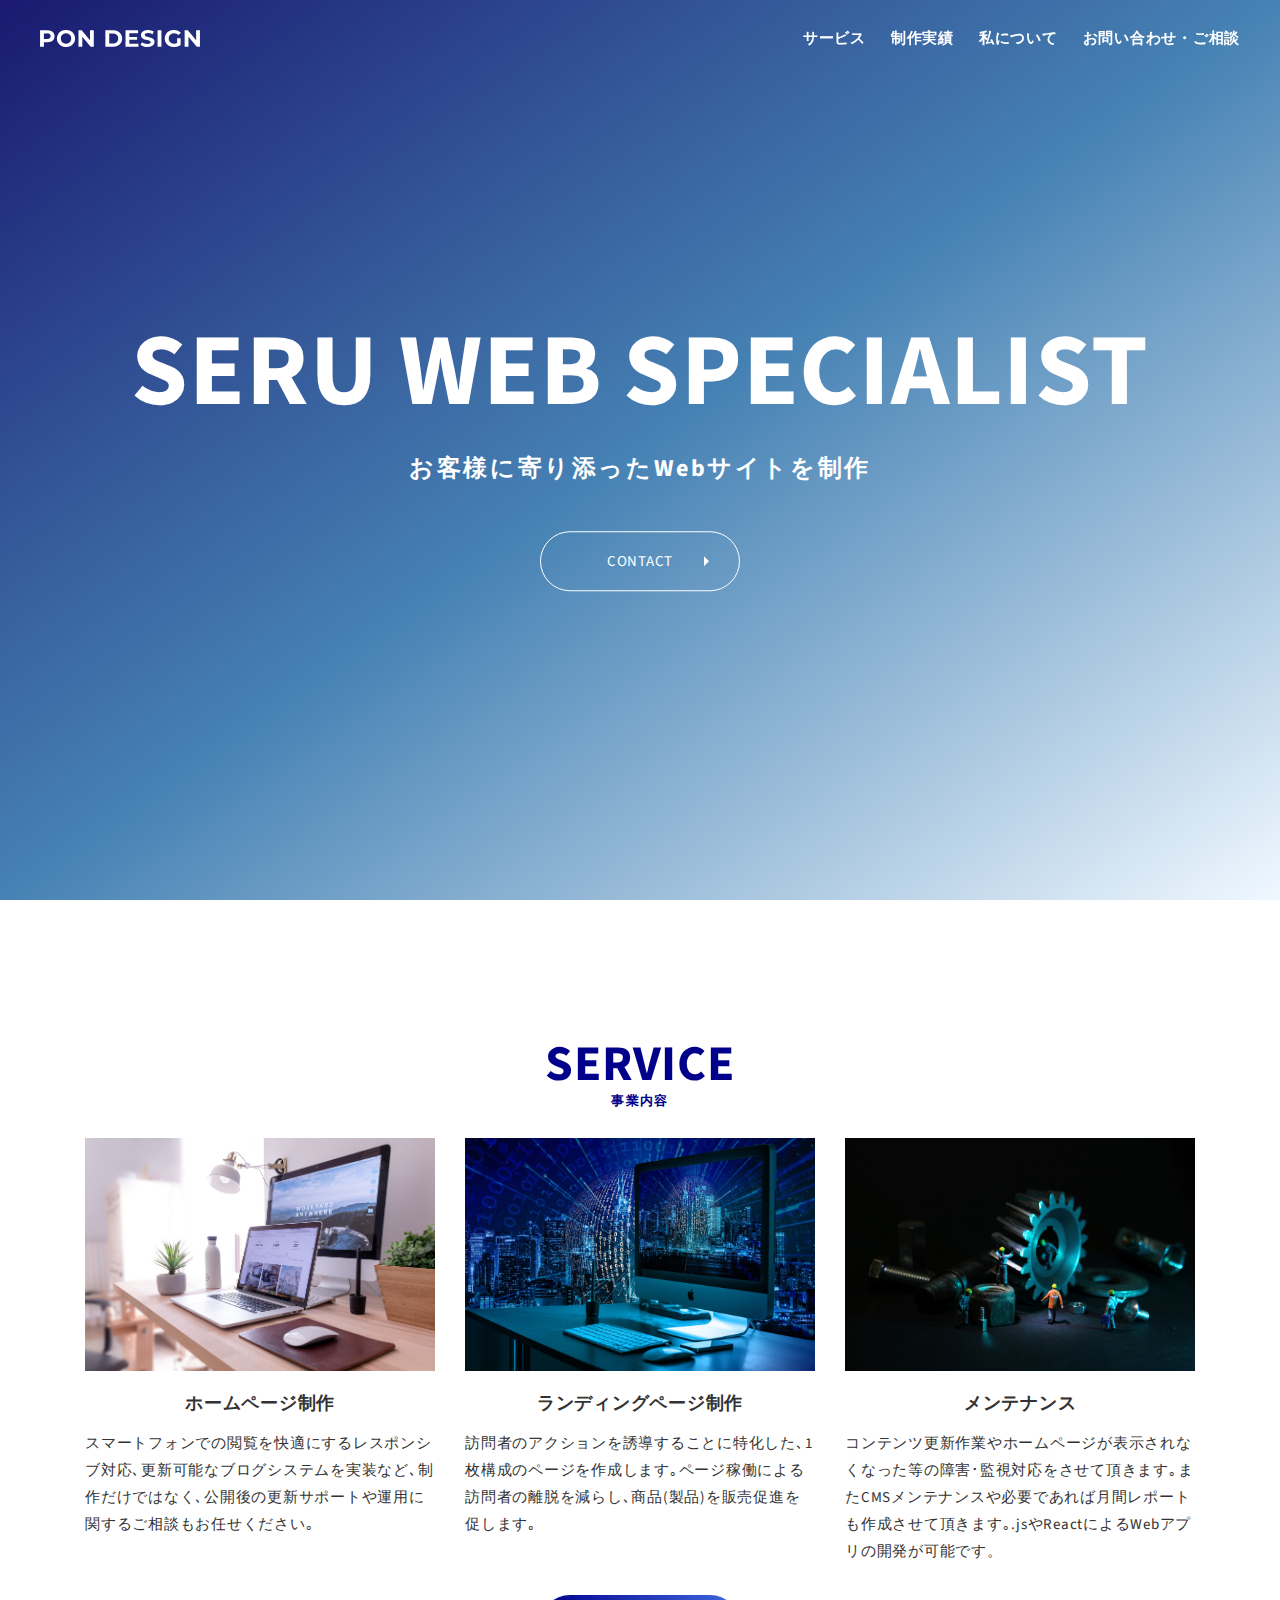
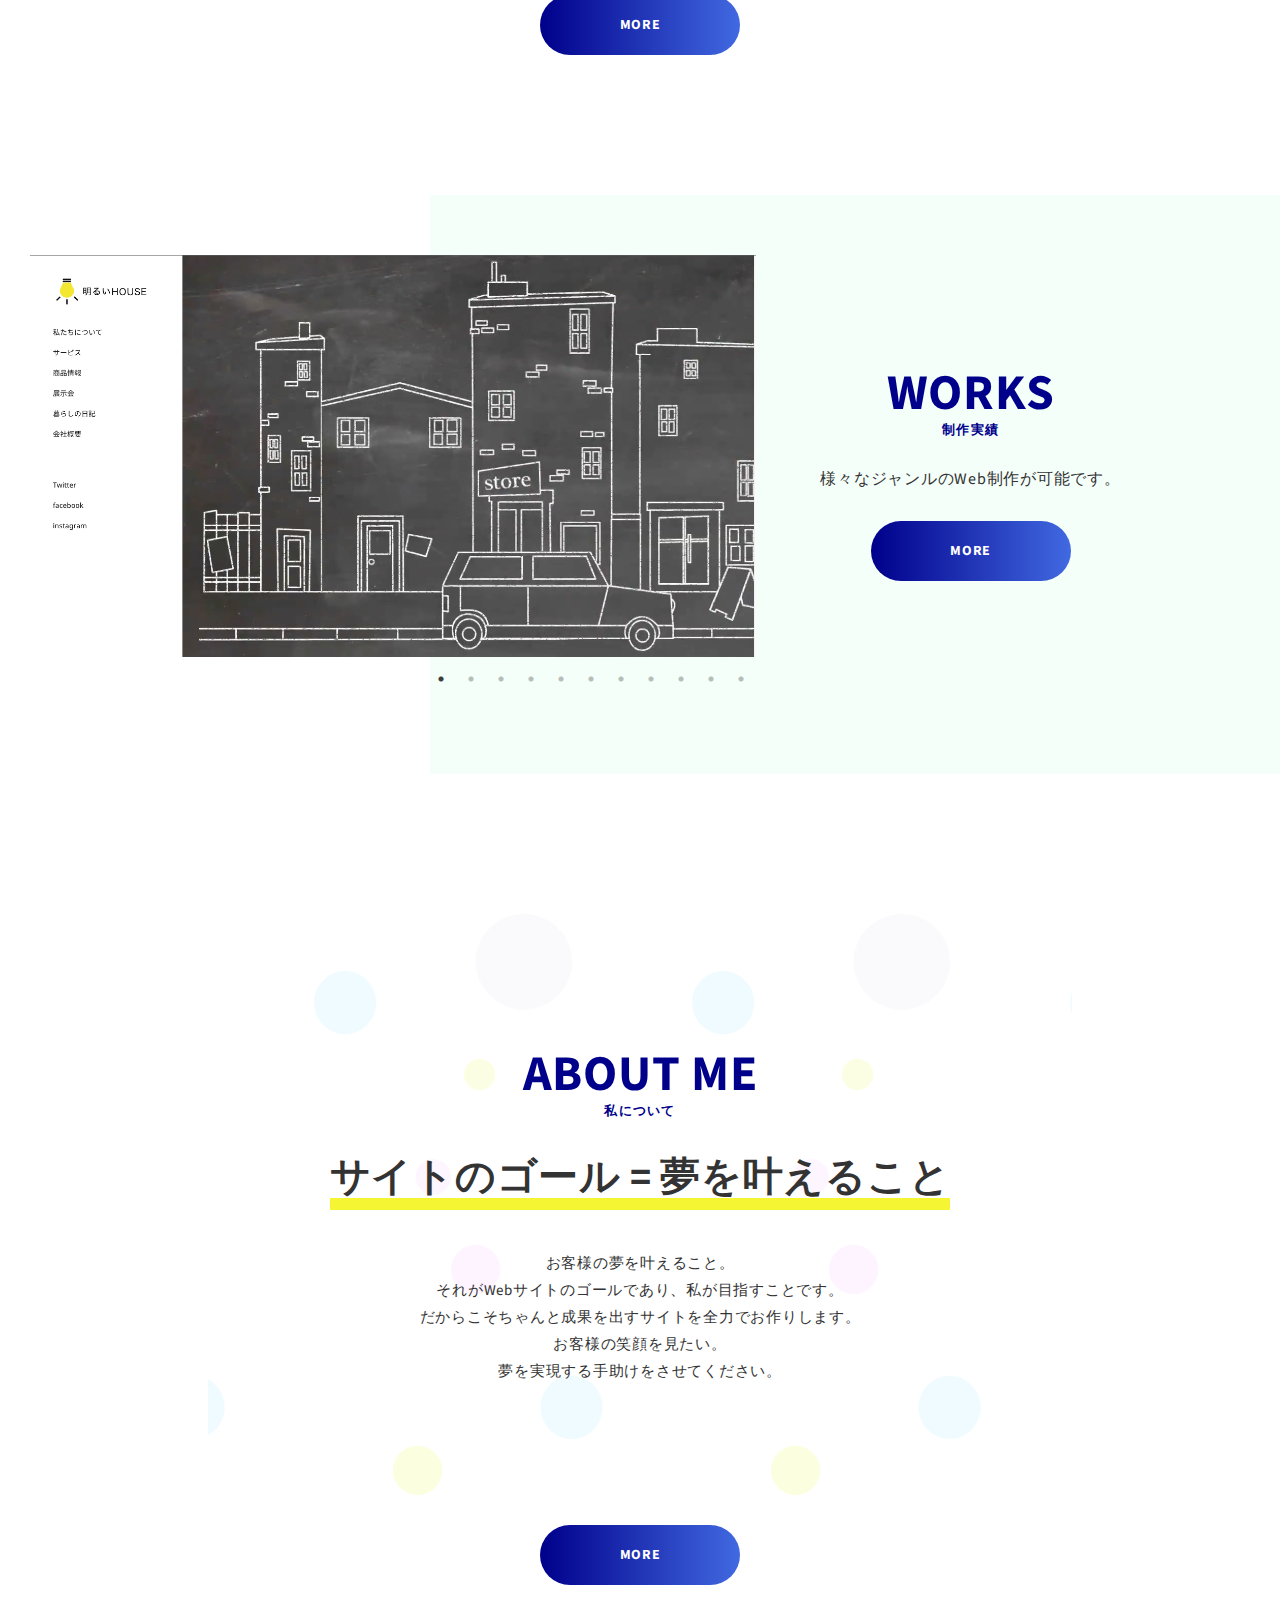
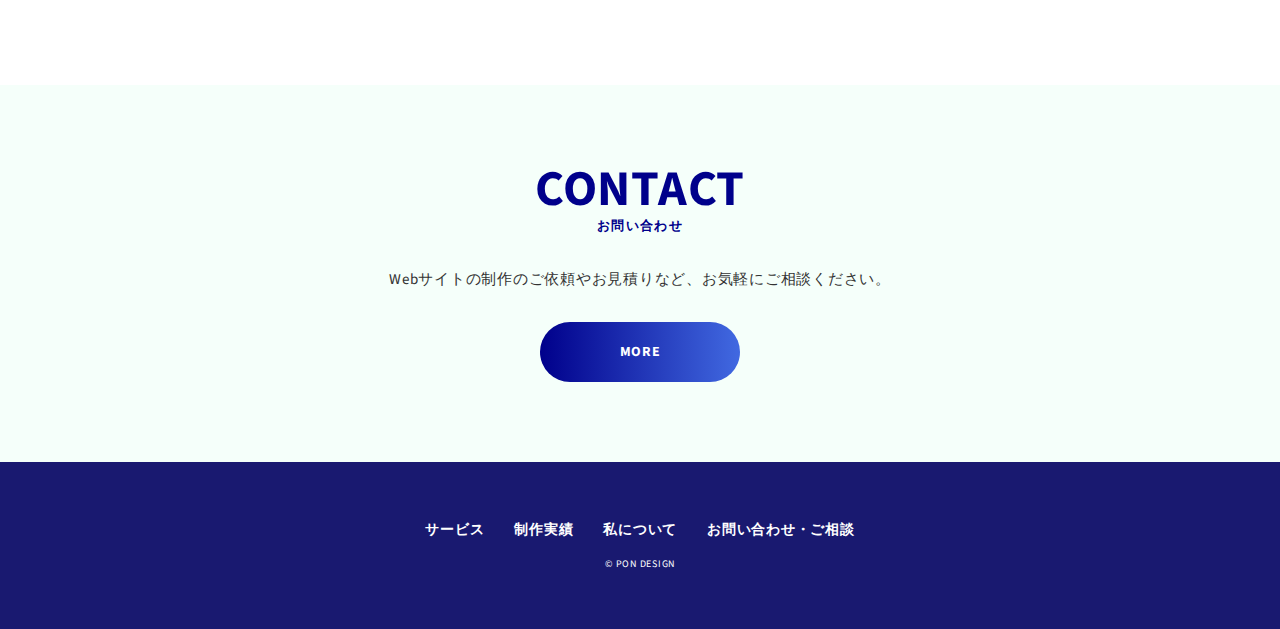
==== commit 7044ad65: "Add files via upload" ====
--- a/index.html
+++ b/index.html
@@ -225,4 +225,4 @@
     <script src="./js/script.js"></script>
 </body>
 
-</html>
+</html>--- a/css/style.css
+++ b/css/style.css
@@ -643,7 +643,7 @@
 
 @media screen and (max-width: 768px) {
   .service__body {
-    margin-top: 14px;
+    margin-top: 25px;
   }
 }
 
@@ -661,7 +661,7 @@
 
 @media screen and (max-width: 768px) {
   .service__body-detail {
-    margin-top: 10px;
+    margin-top: 20px;
   }
 }
 
@@ -718,8 +718,8 @@
 
 .works__contents-detail {
   margin-top: 30px;
-  font-size: 1.5rem;
-  line-height: 1.8;
+  font-size: 1.6rem;
+  line-height: 1.5;
 }
 
 .bg-gray {
@@ -924,6 +924,7 @@
 .contact-text {
   margin-top: 35px;
   text-align: center;
+  line-height: 1.6;
 }
 
 .contact__lead {
@@ -1548,6 +1549,10 @@
 .works__works__item {
   -webkit-transition: all .3s;
   transition: all .3s;
+}
+
+.works__works__item a {
+  color: #333;
 }
 
 .works__works__item:hover {
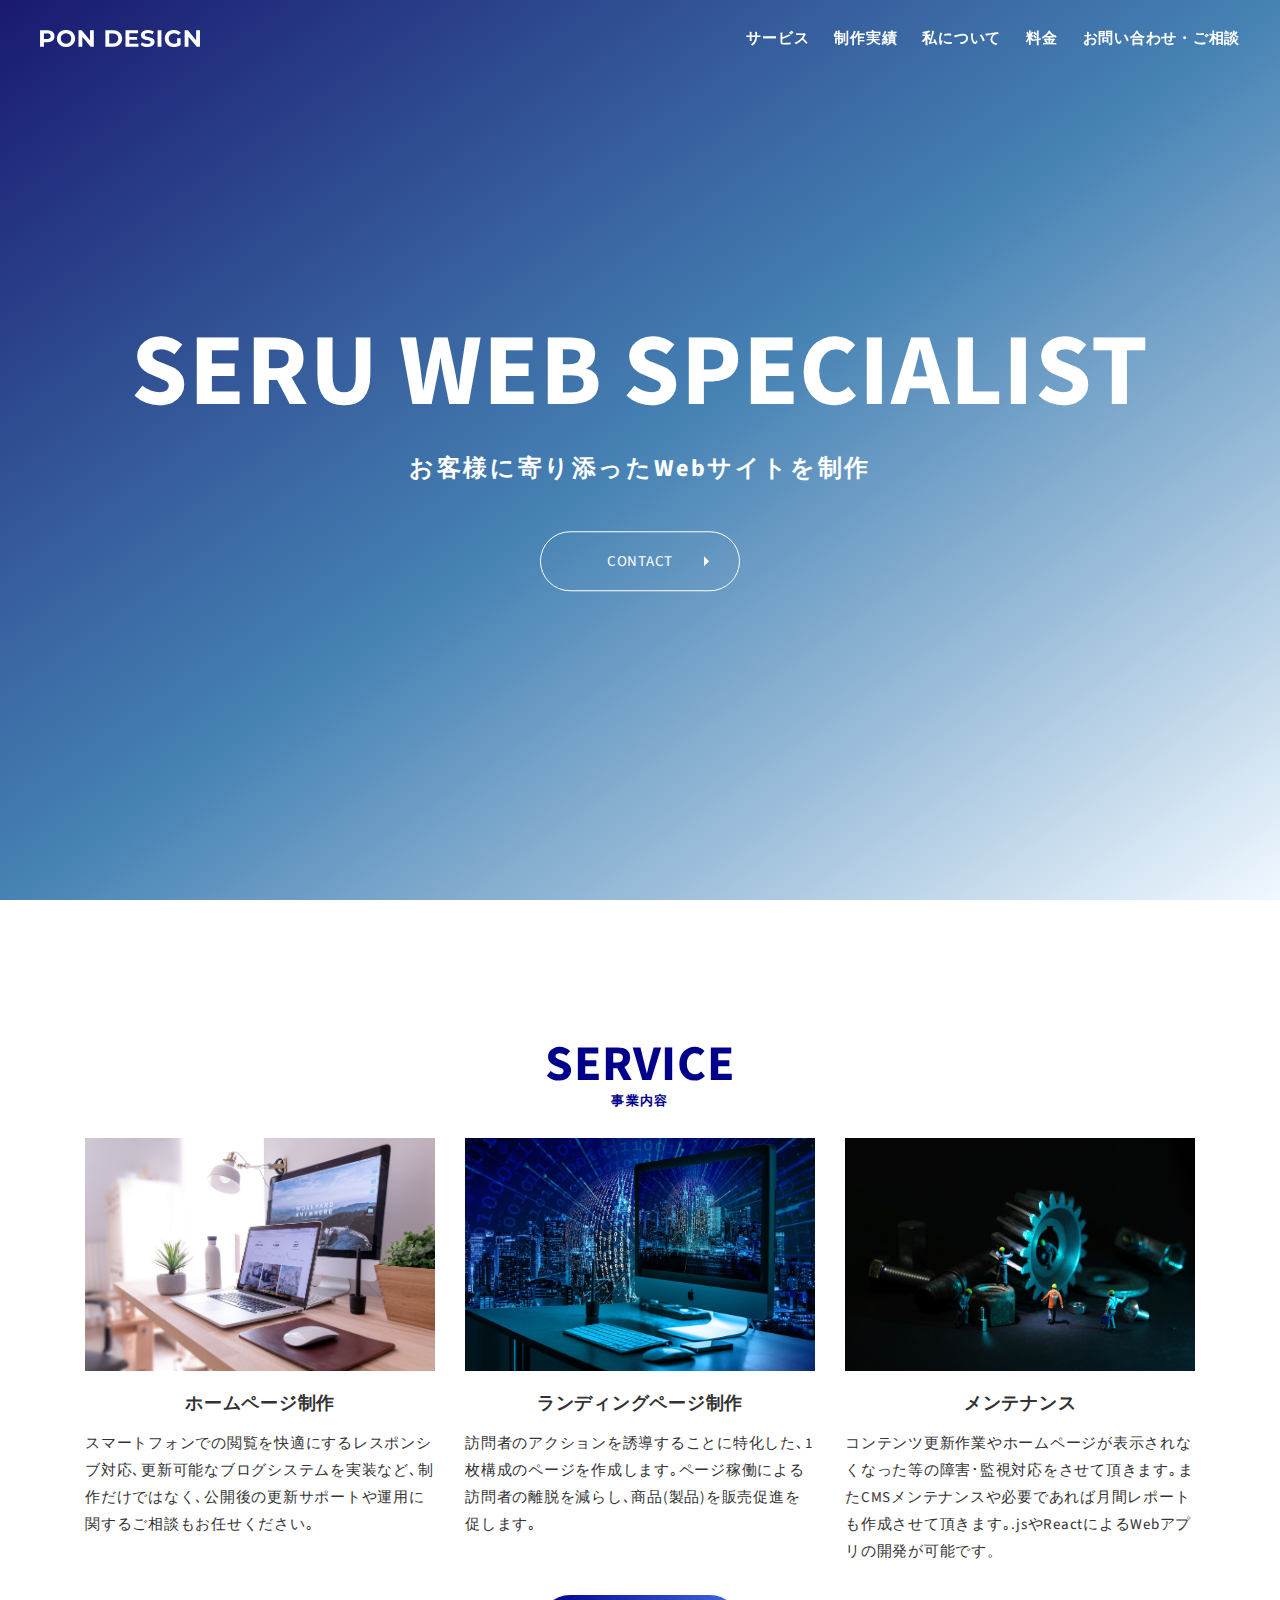
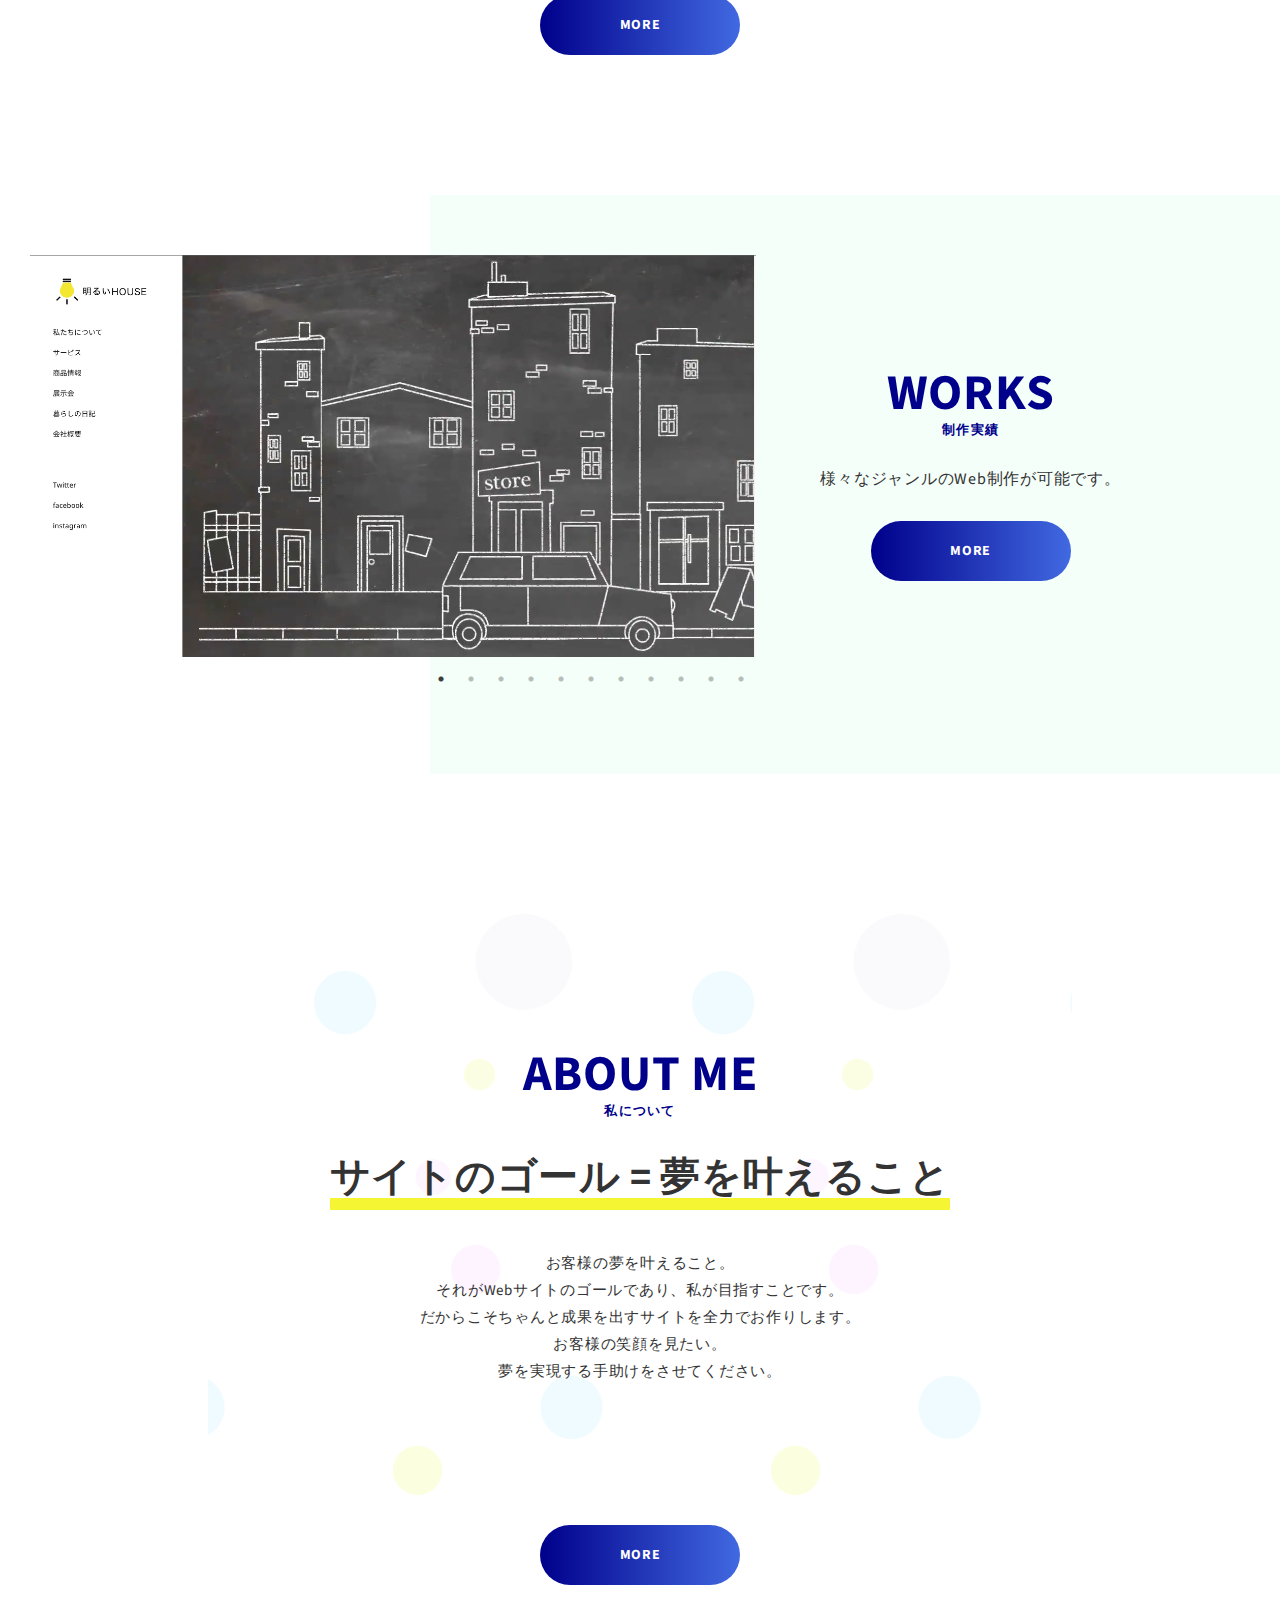
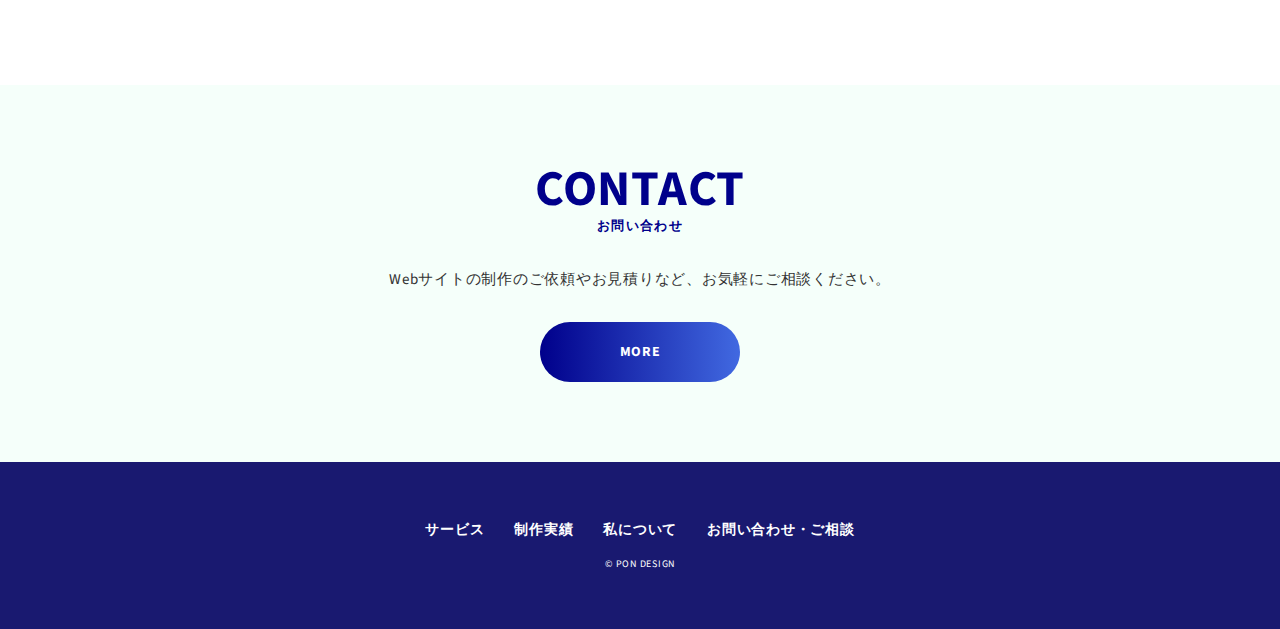
==== commit d2651f95: "Add files via upload" ====
--- a/index.html
+++ b/index.html
@@ -33,7 +33,7 @@
                     <li class="header__item"><a href="./service.html" class="header__item__link">サービス</a></li>
                     <li class="header__item"><a href="./works.html" class="header__item__link">制作実績</a></li>
                     <li class="header__item"><a href="./company.html" class="header__item__link">私について</a></li>
-                    <!-- <li class="header__item"><a href="./recruit.html" class="header__item__link">RECRUIT</a></li> -->
+                    <li class="header__item"><a href="./price.html" class="header__item__link">料金</a></li>
                     <li class="header__item"><a href="./contact.html" class="header__item__link">お問い合わせ・ご相談</a></li>
                 </ul>
             </nav>
--- a/css/style.css
+++ b/css/style.css
@@ -99,6 +99,21 @@
   text-align: center;
 }
 
+.section-lead {
+  font-size: 2rem;
+  color: #00008b;
+  text-align: center;
+  margin-top: 50px;
+}
+
+@media screen and (max-width: 768px) {
+  .section-lead {
+    font-size: 1.6rem;
+    margin-top: 20px;
+    line-height: 1.5;
+  }
+}
+
 /* 共通クラス
 -------------------------------------------------------------*/
 .inner {
@@ -322,6 +337,10 @@
 .burger-btn {
   display: none;
   z-index: 30;
+}
+
+.burger-btn:hover {
+  cursor: pointer;
 }
 
 @media screen and (max-width: 768px) {
@@ -1906,6 +1925,513 @@
 .recruit__recruit__movie__movie iframe {
   width: 100%;
   height: 100%;
+}
+
+/*==================================================================
+# price
+================================================================= */
+@media screen and (min-width: 769px) {
+  .hp .section-title {
+    margin-top: 120px;
+  }
+}
+
+.price__content {
+  max-width: 1110px;
+}
+
+@media screen and (max-width: 768px) {
+  .price__content {
+    margin-top: 40px;
+  }
+}
+
+.price__content__list {
+  margin-top: 70px;
+}
+
+@media screen and (min-width: 769px) {
+  .price__content__list {
+    display: -webkit-box;
+    display: -ms-flexbox;
+    display: flex;
+    -webkit-box-pack: justify;
+        -ms-flex-pack: justify;
+            justify-content: space-between;
+  }
+}
+
+.price__content__item {
+  background-color: #f5fffa;
+  padding: 30px 20px;
+  border-radius: 20px;
+}
+
+@media screen and (min-width: 769px) {
+  .price__content__item {
+    width: 30%;
+  }
+}
+
+@media screen and (max-width: 768px) {
+  .price__content__item + .price__content__item {
+    margin-top: 50px;
+  }
+}
+
+@media screen and (max-width: 768px) {
+  .price__content__img {
+    width: 100%;
+  }
+}
+
+.price__content__body {
+  margin-top: 35px;
+}
+
+@media screen and (max-width: 768px) {
+  .price__content__body {
+    width: 100%;
+  }
+}
+
+.price__content-subtitle {
+  position: relative;
+  display: block;
+  text-align: center;
+  margin: 20px auto;
+  font-size: 1.2rem;
+}
+
+@media screen and (max-width: 768px) {
+  .price__content-subtitle {
+    font-size: 1rem;
+  }
+}
+
+.price__content-subtitle::before, .price__content-subtitle::after {
+  content: "";
+  display: inline-block;
+  background-color: #282f35;
+  width: 200px;
+  height: 5px;
+  margin: 0 5px;
+  vertical-align: middle;
+  width: 15px;
+  height: 1px;
+  background-color: #333;
+}
+
+.price__content-subtitle::before {
+  -webkit-transform: rotate(60deg);
+  transform: rotate(60deg);
+}
+
+.price__content-subtitle::after {
+  -webkit-transform: rotate(-60deg);
+  transform: rotate(-60deg);
+}
+
+.price__content-title {
+  font-size: 2rem;
+  font-weight: 700;
+  letter-spacing: .05em;
+  text-align: center;
+}
+
+@media screen and (max-width: 768px) {
+  .price__content-title {
+    font-size: 1.8rem;
+    text-align: center;
+  }
+}
+
+.price__content-price {
+  margin-top: 20px;
+  font-size: 4rem;
+  font-weight: 700;
+  text-align: center;
+  color: #00008b;
+}
+
+@media screen and (max-width: 768px) {
+  .price__content-price {
+    font-size: 3rem;
+  }
+}
+
+.price__content-lead {
+  text-align: center;
+  font-size: 2rem;
+  font-weight: 700;
+  margin-top: 20px;
+  border-bottom: 2px solid #00008b;
+  padding-bottom: 5px;
+}
+
+.price__content__body__list {
+  margin: 50px auto 0;
+  max-width: 250px;
+}
+
+.price__content__body-item {
+  margin-top: 20px;
+  display: -webkit-box;
+  display: -ms-flexbox;
+  display: flex;
+  -webkit-box-pack: justify;
+      -ms-flex-pack: justify;
+          justify-content: space-between;
+  padding-bottom: 5px;
+  border-bottom: 1px solid #333;
+}
+
+.price__content-detail {
+  margin-top: 50px;
+  font-size: 1.5rem;
+  letter-spacing: .05em;
+  line-height: 2;
+}
+
+@media screen and (max-width: 768px) {
+  .price__content-detail {
+    font-size: 1.4rem;
+    line-height: 1.7143;
+    margin-top: 15px;
+  }
+}
+
+/* lp
+-------------------------------------------------------------*/
+@media screen and (min-width: 769px) {
+  .lp .section-title {
+    margin-top: 120px;
+  }
+}
+
+.lp__content {
+  max-width: 1110px;
+}
+
+@media screen and (max-width: 768px) {
+  .lp__content {
+    margin-top: 40px;
+  }
+}
+
+.lp__content__list {
+  margin-top: 70px;
+}
+
+@media screen and (min-width: 769px) {
+  .lp__content__list {
+    display: -webkit-box;
+    display: -ms-flexbox;
+    display: flex;
+    -webkit-box-pack: justify;
+        -ms-flex-pack: justify;
+            justify-content: space-between;
+  }
+}
+
+.lp__content__item {
+  background-color: #f5fffa;
+  padding: 30px 20px;
+  border-radius: 20px;
+}
+
+@media screen and (min-width: 769px) {
+  .lp__content__item {
+    width: 30%;
+  }
+}
+
+@media screen and (max-width: 768px) {
+  .lp__content__item + .lp__content__item {
+    margin-top: 50px;
+  }
+}
+
+@media screen and (max-width: 768px) {
+  .lp__content__img {
+    width: 100%;
+  }
+}
+
+.lp__content__body {
+  margin-top: 35px;
+}
+
+@media screen and (max-width: 768px) {
+  .lp__content__body {
+    width: 100%;
+  }
+}
+
+.lp__content-subtitle {
+  position: relative;
+  display: block;
+  text-align: center;
+  margin: 20px auto;
+  font-size: 1.2rem;
+}
+
+@media screen and (max-width: 768px) {
+  .lp__content-subtitle {
+    font-size: 1rem;
+  }
+}
+
+.lp__content-subtitle::before, .lp__content-subtitle::after {
+  content: "";
+  display: inline-block;
+  background-color: #282f35;
+  width: 200px;
+  height: 5px;
+  margin: 0 5px;
+  vertical-align: middle;
+  width: 15px;
+  height: 1px;
+  background-color: #333;
+}
+
+.lp__content-subtitle::before {
+  -webkit-transform: rotate(60deg);
+  transform: rotate(60deg);
+}
+
+.lp__content-subtitle::after {
+  -webkit-transform: rotate(-60deg);
+  transform: rotate(-60deg);
+}
+
+.lp__content-title {
+  font-size: 2rem;
+  font-weight: 700;
+  letter-spacing: .05em;
+  text-align: center;
+}
+
+@media screen and (max-width: 768px) {
+  .lp__content-title {
+    font-size: 1.8rem;
+    text-align: center;
+  }
+}
+
+.lp__content-price {
+  margin-top: 20px;
+  font-size: 4rem;
+  font-weight: 700;
+  text-align: center;
+  color: #00008b;
+}
+
+@media screen and (max-width: 768px) {
+  .lp__content-price {
+    font-size: 3rem;
+  }
+}
+
+.lp__content-time {
+  text-align: center;
+  font-size: 2rem;
+  font-weight: 700;
+  margin-top: 20px;
+  padding-bottom: 5px;
+}
+
+.lp__content__body-item {
+  margin-top: 20px;
+  display: -webkit-box;
+  display: -ms-flexbox;
+  display: flex;
+  -webkit-box-pack: justify;
+      -ms-flex-pack: justify;
+          justify-content: space-between;
+  padding-bottom: 5px;
+  border-bottom: 1px solid #333;
+}
+
+.lp__content-detail {
+  margin-top: 30px;
+  font-size: 1.5rem;
+  letter-spacing: .05em;
+  line-height: 2;
+}
+
+@media screen and (max-width: 768px) {
+  .lp__content-detail {
+    font-size: 1.4rem;
+    line-height: 1.7143;
+    margin-top: 15px;
+  }
+}
+
+/* maintenance
+-------------------------------------------------------------*/
+@media screen and (min-width: 769px) {
+  .maintenance .section-title {
+    margin-top: 120px;
+  }
+}
+
+.maintenance__content {
+  max-width: 1110px;
+}
+
+@media screen and (max-width: 768px) {
+  .maintenance__content {
+    margin-top: 40px;
+  }
+}
+
+.maintenance__content__list {
+  margin-top: 70px;
+}
+
+@media screen and (min-width: 769px) {
+  .maintenance__content__list {
+    display: -webkit-box;
+    display: -ms-flexbox;
+    display: flex;
+    -ms-flex-pack: distribute;
+        justify-content: space-around;
+  }
+}
+
+.maintenance__content__item {
+  background-color: #f5fffa;
+  padding: 30px 20px;
+  border-radius: 20px;
+}
+
+@media screen and (min-width: 769px) {
+  .maintenance__content__item {
+    width: 40%;
+  }
+}
+
+@media screen and (max-width: 768px) {
+  .maintenance__content__item + .maintenance__content__item {
+    margin-top: 50px;
+  }
+}
+
+@media screen and (max-width: 768px) {
+  .maintenance__content__img {
+    width: 100%;
+  }
+}
+
+.maintenance__content__body {
+  margin-top: 35px;
+}
+
+@media screen and (max-width: 768px) {
+  .maintenance__content__body {
+    width: 100%;
+  }
+}
+
+.maintenance__content-subtitle {
+  position: relative;
+  display: block;
+  text-align: center;
+  margin: 20px auto;
+  font-size: 1.2rem;
+}
+
+@media screen and (max-width: 768px) {
+  .maintenance__content-subtitle {
+    font-size: 1rem;
+  }
+}
+
+.maintenance__content-subtitle::before, .maintenance__content-subtitle::after {
+  content: "";
+  display: inline-block;
+  background-color: #282f35;
+  width: 200px;
+  height: 5px;
+  margin: 0 5px;
+  vertical-align: middle;
+  width: 15px;
+  height: 1px;
+  background-color: #333;
+}
+
+.maintenance__content-subtitle::before {
+  -webkit-transform: rotate(60deg);
+  transform: rotate(60deg);
+}
+
+.maintenance__content-subtitle::after {
+  -webkit-transform: rotate(-60deg);
+  transform: rotate(-60deg);
+}
+
+.maintenance__content-title {
+  font-size: 2rem;
+  font-weight: 700;
+  letter-spacing: .05em;
+  text-align: center;
+}
+
+@media screen and (max-width: 768px) {
+  .maintenance__content-title {
+    font-size: 1.8rem;
+    text-align: center;
+  }
+}
+
+.maintenance__content-price {
+  margin-top: 20px;
+  font-size: 4rem;
+  font-weight: 700;
+  text-align: center;
+  color: #00008b;
+}
+
+@media screen and (max-width: 768px) {
+  .maintenance__content-price {
+    font-size: 3rem;
+  }
+}
+
+.maintenance__content-time {
+  text-align: center;
+  font-size: 2rem;
+  font-weight: 700;
+  margin-top: 20px;
+  padding-bottom: 5px;
+}
+
+.maintenance__content__body-item {
+  margin-top: 20px;
+  display: -webkit-box;
+  display: -ms-flexbox;
+  display: flex;
+  -webkit-box-pack: justify;
+      -ms-flex-pack: justify;
+          justify-content: space-between;
+  padding-bottom: 5px;
+  border-bottom: 1px solid #333;
+}
+
+.maintenance__content-detail {
+  margin-top: 30px;
+  font-size: 1.5rem;
+  letter-spacing: .05em;
+  line-height: 2;
+}
+
+@media screen and (max-width: 768px) {
+  .maintenance__content-detail {
+    font-size: 1.4rem;
+    line-height: 1.7143;
+    margin-top: 15px;
+  }
 }
 
 /*==================================================================
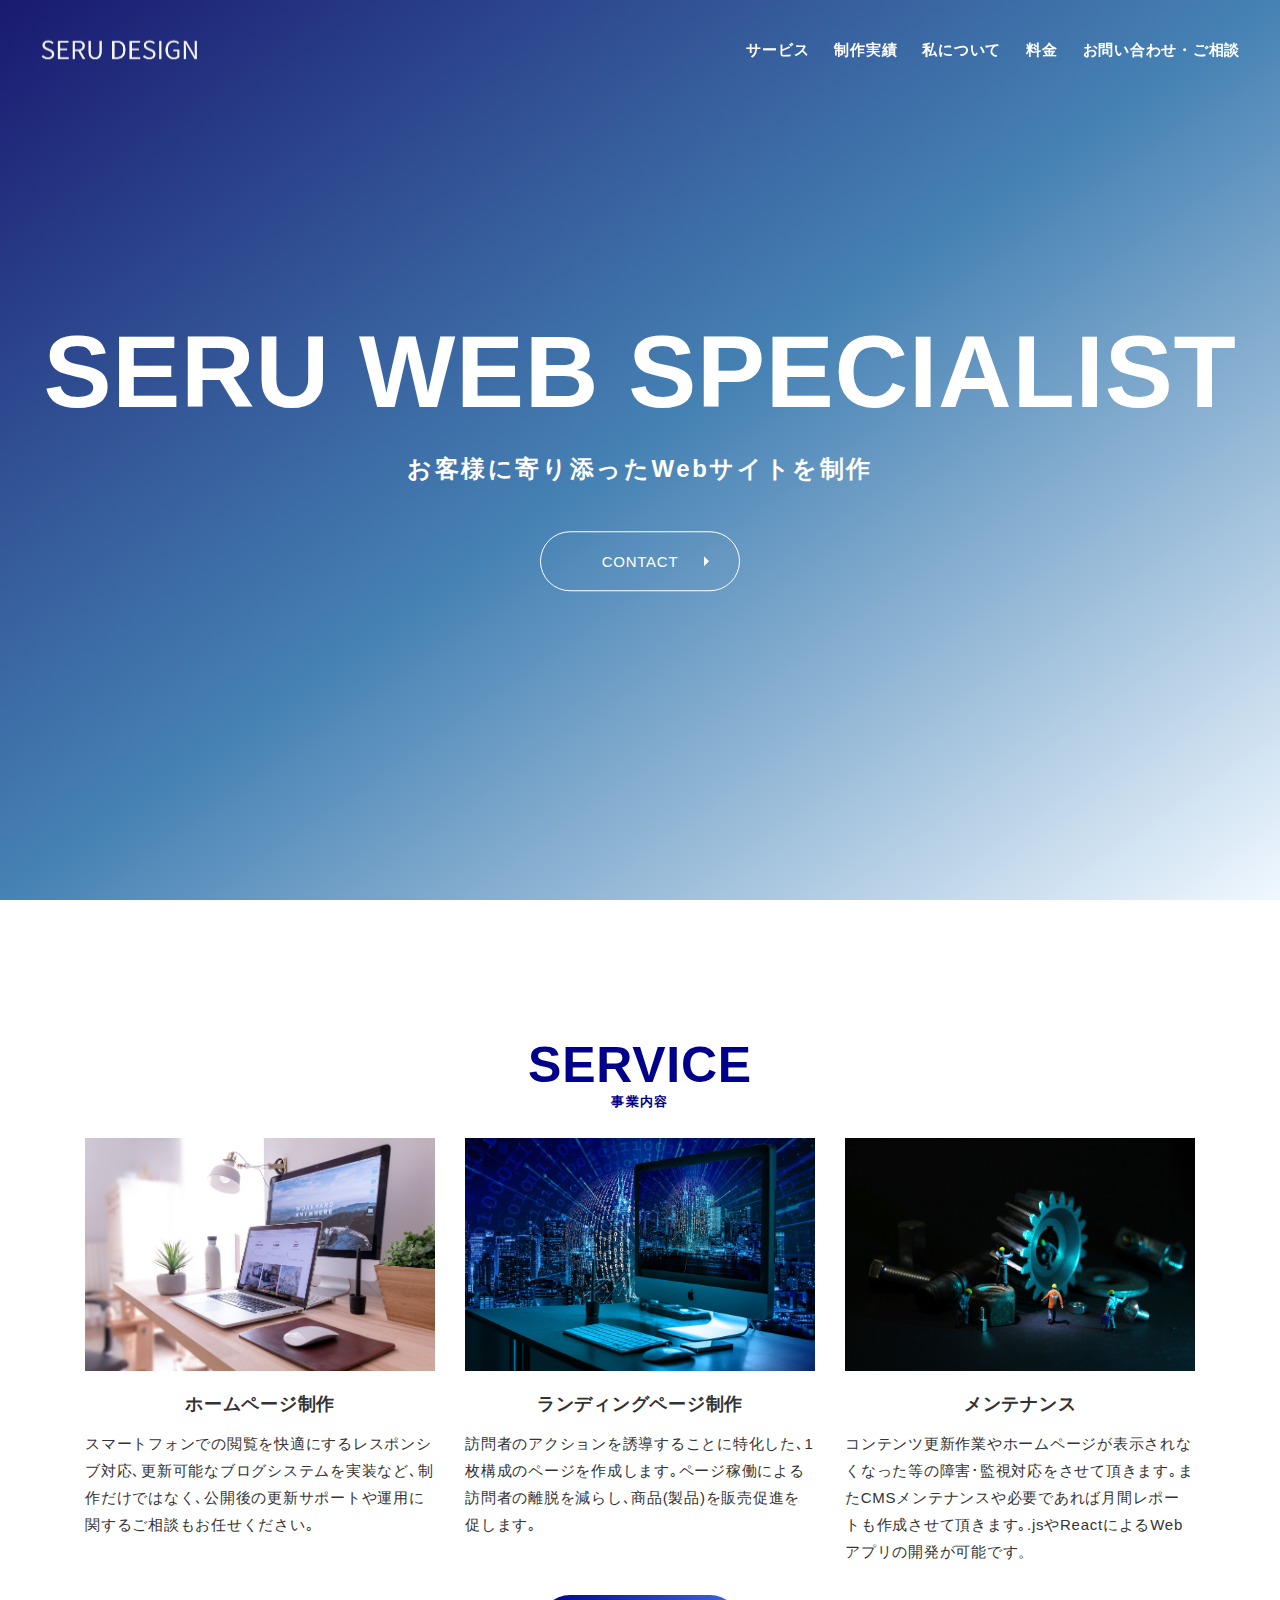
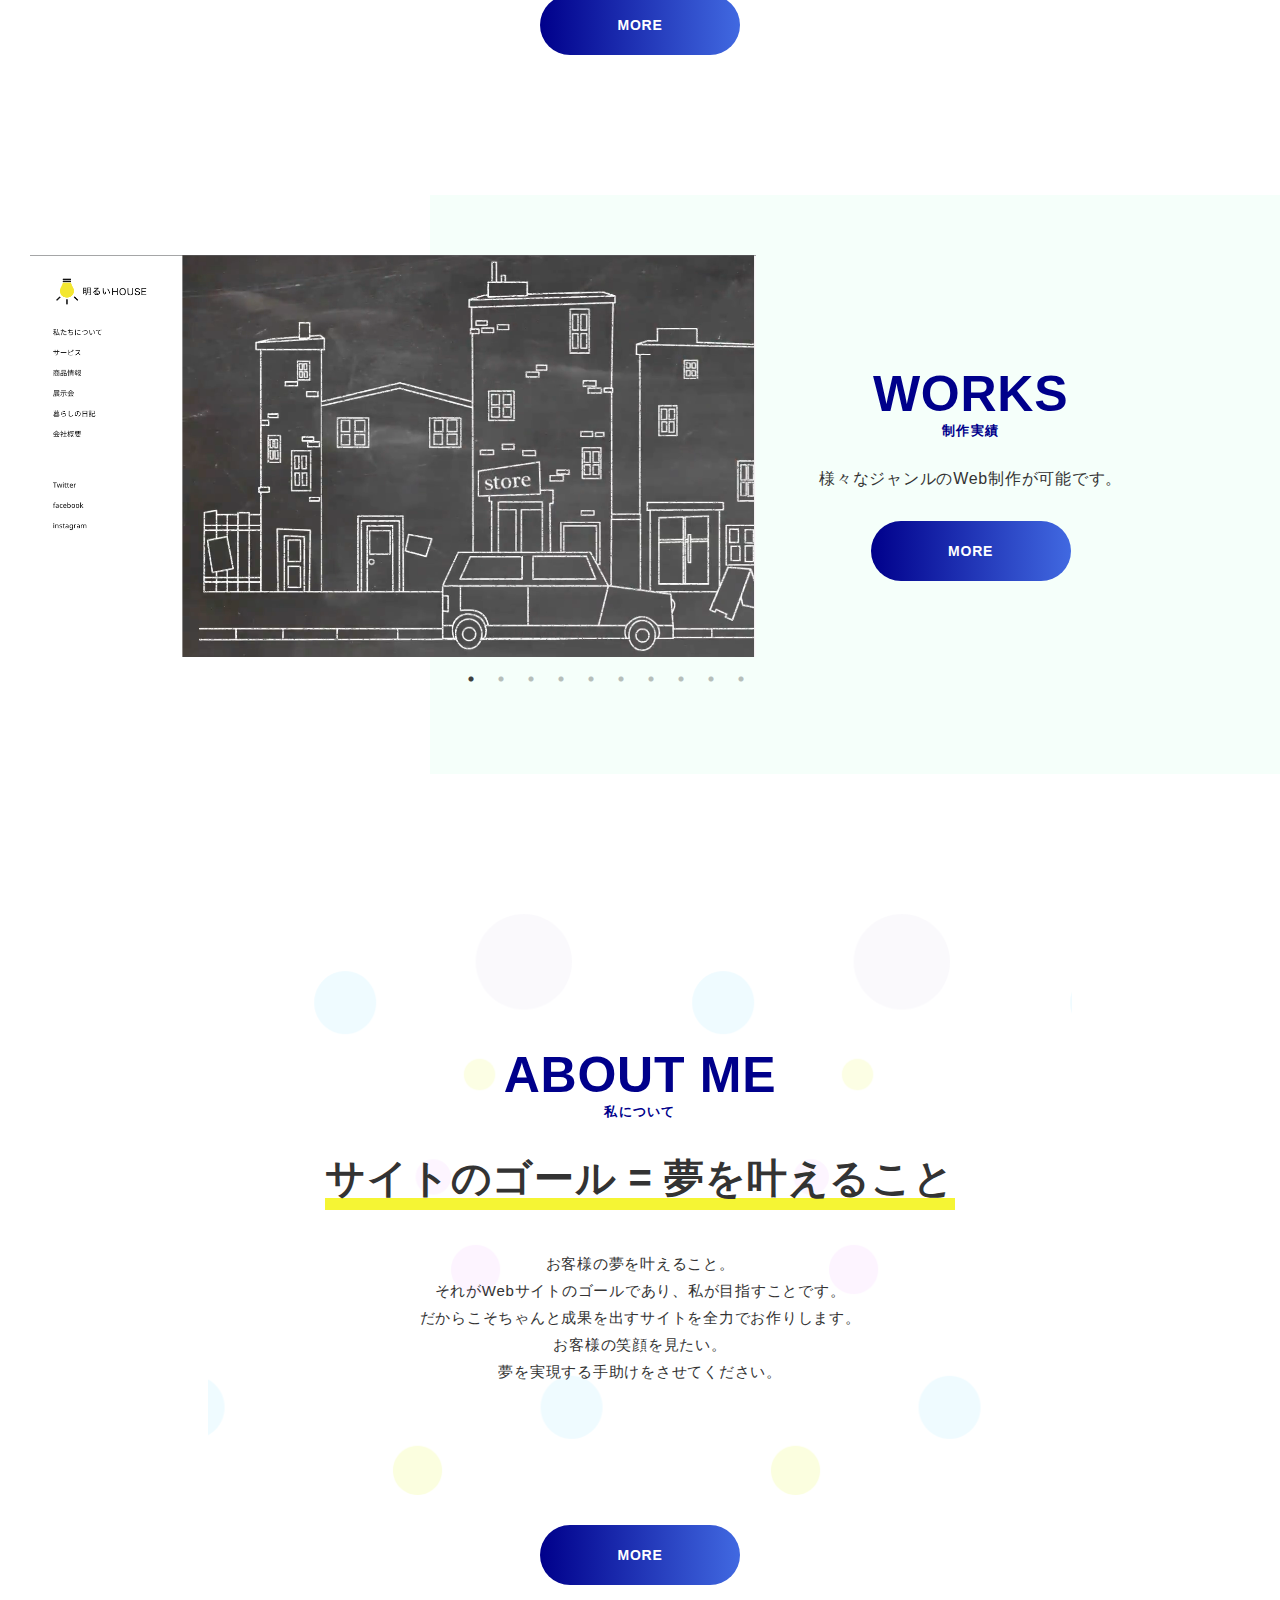
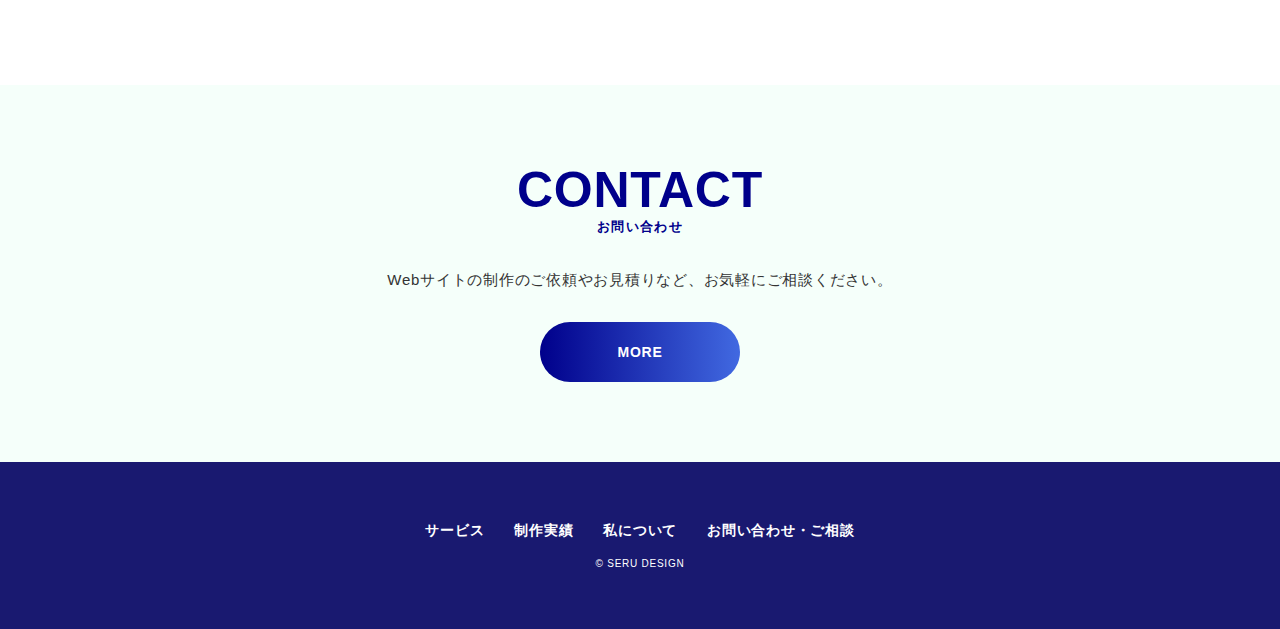
==== commit 74b897cc: "Add files via upload" ====
--- a/index.html
+++ b/index.html
@@ -10,7 +10,7 @@
   <!-- fontawesome	 -->
   <link rel="stylesheet" href="https://cdnjs.cloudflare.com/ajax/libs/font-awesome/5.11.2/css/all.css">
   <!-- icon -->
-  <link rel="shortcut icon" href="./img/favicon.ico" type="image/x-icon">
+  <link rel="shortcut icon" href="./img/favicon.png" type="image/x-icon">
   <!-- reset css	 -->
   <link rel="stylesheet" href="./css/reset.css">
   <!-- 	google font -->
@@ -27,7 +27,7 @@
 <body>
     <header class="header">
         <div class="header__inner inner">
-            <h1 class="site-title"><a href="./"><img src="./img/logo.svg" alt=""></a></h1>
+            <h1 class="site-title"><a href="./"><img src="./img/logo-white.png" alt=""></a></h1>
             <nav class="header__nav">
                 <ul class="header__list">
                     <li class="header__item"><a href="./service.html" class="header__item__link">サービス</a></li>
@@ -98,17 +98,16 @@
         <section class="works">
             <div class="works__inner inner">
                 <ul class="slider">
-                    <li><a href="#"><img src="./img/sample01.png" alt="image01"></a></li>
-                    <li><a href="#"><img src="./img/sample02.png" alt="image02"></a></li>
-                    <li><a href="#"><img src="./img/sample03.png" alt="image03"></a></li>
-                    <li><a href="#"><img src="./img/sample04.png" alt="image04"></a></li>
-                    <li><a href="#"><img src="./img/sample05.png" alt="image05"></a></li>
-                    <li><a href="#"><img src="./img/sample06.png" alt="image06"></a></li>
-                    <li><a href="#"><img src="./img/sample07.png" alt="image07"></a></li>
-                    <li><a href="#"><img src="./img/sample08.png" alt="image08"></a></li>
-                    <li><a href="#"><img src="./img/sample09.png" alt="image09"></a></li>
-                    <li><a href="#"><img src="./img/sample10.png" alt="image10"></a></li>
-                    <li><a href="#"><img src="./img/sample11.png" alt="image11"></a></li>
+                    <li><a href="./works.html"><img src="./img/sample01.png" alt="image01"></a></li>
+                    <li><a href="./works.html"><img src="./img/sample02.png" alt="image02"></a></li>
+                    <li><a href="./works.html"><img src="./img/sample03.png" alt="image03"></a></li>
+                    <li><a href="./works.html"><img src="./img/sample04.png" alt="image04"></a></li>
+                    <li><a href="./works.html"><img src="./img/sample05.png" alt="image05"></a></li>
+                    <li><a href="./works.html"><img src="./img/sample06.png" alt="image06"></a></li>
+                    <li><a href="./works.html"><img src="./img/sample07.png" alt="image07"></a></li>
+                    <li><a href="./works.html"><img src="./img/sample08.png" alt="image08"></a></li>
+                    <li><a href="./works.html"><img src="./img/sample09.png" alt="image09"></a></li>
+                    <li><a href="./works.html"><img src="./img/sample10.png" alt="image10"></a></li>
                 </ul>
                 <div class="works__contents">
                     <h2 class="section-title">WORKS</h2>
@@ -140,52 +139,6 @@
         </section>
         <!-- /.company -->
 
-        <!-- <section class="news">
-            <div class="news__inner inner">
-                <div class="news__title">
-                    <h2 class="section-title">NEWS</h2>
-                    <span class="section-subtitle">お知らせ</span>
-                </div>
-                <div class="news__contents">
-                    <article class="news__article">
-                        <div class="news__date">
-                            <p class="news__date-detail">2030.02.01</p>
-                            <p class="news__kind">お知らせ</p>
-                        </div>
-                        <p class="news__detail">Webデザインニュースサイト「ウェブマガジン」に取材いただきました</p>
-                    </article>
-                    <article class="news__article">
-                        <div class="news__date">
-                            <p class="news__date-detail">2030.01.25</p>
-                            <p class="news__kind">制作実績</p>
-                        </div>
-                        <p class="news__detail">Smoothiesta様のWebサイトを制作いたしました</p>
-                    </article>
-                    <article class="news__article">
-                        <div class="news__date">
-                            <p class="news__date-detail">2030.01.20</p>
-                            <p class="news__kind">採用</p>
-                        </div>
-                        <p class="news__detail">Webデザイナーを１名募集中です！</p>
-                    </article>
-                </div>
-            </div>
-        </section> -->
-        <!-- /.news -->
-
-        <!-- <section class="recruit">
-            <div class="recruit__inner">
-                <div class="recruit__img"><img src="./img/recruit.jpg" alt=""></div>
-                <div class="recruit__contents">
-                    <h2 class="section-title">RECRUIT</h2>
-                    <span class="section-subtitle">採用情報</span>
-                    <div class="recruit-detail">私たちと一緒に働きませんか？</div>
-                    <div class="util-btn btn"><a href="#!">MORE</a></div>
-                </div>
-            </div>
-        </section> -->
-        <!-- /.recruit -->
-
         <section class="contact">
             <div class="contact__inner inner">
                 <h2 class="section-title">CONTACT</h2>
@@ -211,13 +164,13 @@
                     <li class="footer__item"><a href="./contact.html" class="footer__item__link">お問い合わせ・ご相談</a></li>
                 </ul>
             </nav>
-            <p class="copyright">&copy; PON DESIGN</p>
+            <p class="copyright">&copy; SERU DESIGN</p>
         </div>
     </footer>
     <!-- /.footer -->
 
     <!-- jquery cdn google -->
-    <script src="https://ajax.googleapis.com/ajax/libs/jquery/3.6.0/jquery.min.js"></script>
+    <!-- <script src="https://ajax.googleapis.com/ajax/libs/jquery/3.6.0/jquery.min.js"></script> -->
     <!-- slick -->
     <script src="https://cdn.jsdelivr.net/npm/jquery@3/dist/jquery.min.js"></script>
     <script src="./slick/slick.min.js"></script>
--- a/css/style.css
+++ b/css/style.css
@@ -33,8 +33,7 @@
 }
 
 body {
-  font-family: 'Montserrat', sans-serif;
-  font-family: 'Source Sans Pro', sans-serif;
+  font-family: 'Lora', 'Yu Mincho', sans-serif;
   font-size: 1.5rem;
   letter-spacing: .05em;
   color: #333;
@@ -167,6 +166,29 @@
 
 .util-btn a:hover {
   opacity: .7;
+}
+
+.util-link {
+  display: inline-block;
+  border-radius: 50px;
+  width: 200px;
+  height: 60px;
+  line-height: 60px;
+  color: #fff;
+  font-size: 1.4rem;
+  font-weight: 700;
+  background: -webkit-gradient(linear, left top, right top, from(darkblue), to(royalblue));
+  background: linear-gradient(to right, darkblue, royalblue);
+  text-align: center;
+  -webkit-transition: opacity .3s;
+  transition: opacity .3s;
+}
+
+.util-link:hover {
+  cursor: pointer;
+  opacity: .7;
+  -webkit-transition: opacity .3s;
+  transition: opacity .3s;
 }
 
 /* pankuzu
@@ -2533,4 +2555,24 @@
 input[type="tel"] {
   max-width: 200px;
 }
+
+.contact-footer-submit {
+  margin-top: 46px;
+}
+
+@media screen and (max-width: 768px) {
+  .contact-footer-submit {
+    margin-top: 24px;
+  }
+}
+
+.contact-message {
+  text-align: center;
+  margin-top: 60px;
+  display: none;
+}
+
+.contact-message.-error {
+  color: #f00;
+}
 /*# sourceMappingURL=style.css.map */